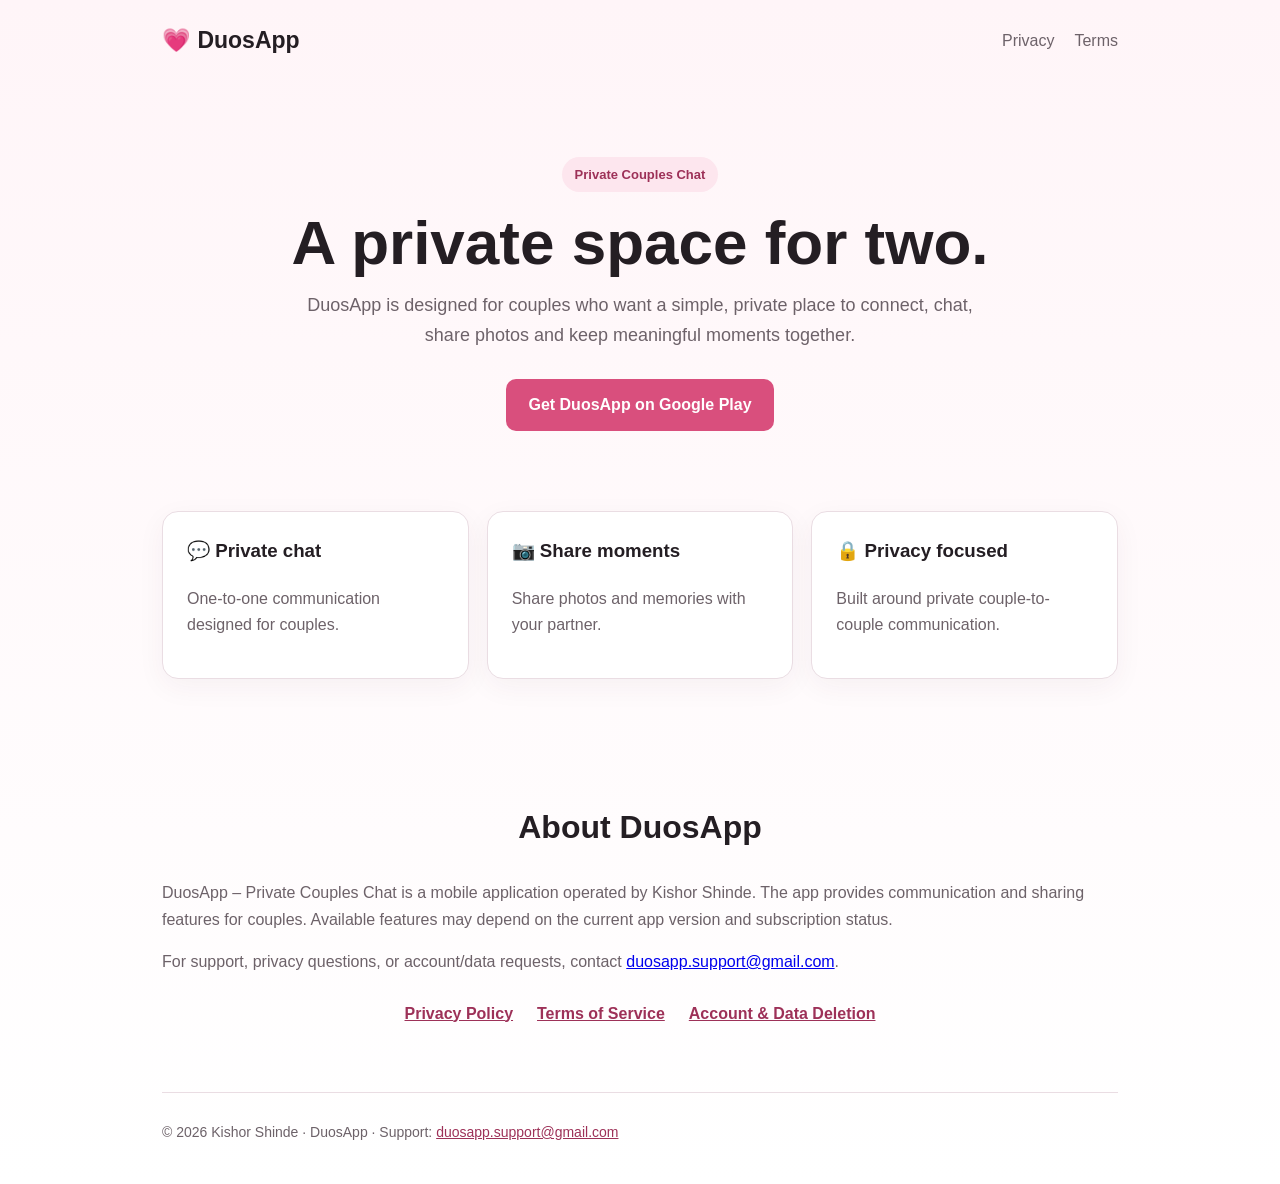
==== index.html @ 1bade9ce "Add files via upload" ====
<!doctype html><html lang="en"><head><meta charset="utf-8"><meta name="viewport" content="width=device-width,initial-scale=1"><meta name="description" content="DuosApp – Private Couples Chat"><title>DuosApp – Private Couples Chat</title><style>:root{--bg:#fff7fa;--card:#fff;--text:#241e23;--muted:#6d6269;--a:#d94f7d;--a2:#9d3158;--line:#eadde3}*{box-sizing:border-box}body{margin:0;font-family:Arial,Helvetica,sans-serif;background:linear-gradient(180deg,#fff5f8,#fff);color:var(--text);line-height:1.65}.wrap{max-width:1000px;margin:auto;padding:0 22px}.nav{display:flex;justify-content:space-between;align-items:center;padding:22px 0}.brand{font-size:23px;font-weight:800}.nav a{color:var(--muted);text-decoration:none;margin-left:20px}.hero{text-align:center;padding:75px 0 60px}.badge{display:inline-block;background:#fde6ee;color:var(--a2);padding:7px 13px;border-radius:99px;font-weight:700;font-size:13px}.hero h1{font-size:clamp(38px,6vw,62px);line-height:1.08;margin:18px 0 14px}.hero p{max-width:700px;margin:0 auto 28px;color:var(--muted);font-size:18px}.btn{display:inline-block;background:var(--a);color:white;padding:13px 22px;border-radius:10px;text-decoration:none;font-weight:700}.grid{display:grid;grid-template-columns:repeat(3,1fr);gap:18px;padding:20px 0 65px}.card{background:var(--card);border:1px solid var(--line);border-radius:16px;padding:24px;box-shadow:0 8px 28px rgba(80,40,60,.05)}.card h3{margin-top:0}.card p,.section p{color:var(--muted)}.section{padding:30px 0 65px}.section h2{text-align:center;font-size:32px}.links{text-align:center;margin-top:25px}.links a{color:var(--a2);font-weight:700;margin:0 12px}.footer{border-top:1px solid var(--line);padding:28px 0 40px;color:var(--muted);font-size:14px}.footer a{color:var(--a2)}@media(max-width:700px){.grid{grid-template-columns:1fr}.nav a{margin-left:10px;font-size:14px}}</style></head><body><div class="wrap"><header class="nav"><div class="brand">💗 DuosApp</div><div><a href="privacy.html">Privacy</a><a href="terms.html">Terms</a></div></header><main><section class="hero"><span class="badge">Private Couples Chat</span><h1>A private space for two.</h1><p>DuosApp is designed for couples who want a simple, private place to connect, chat, share photos and keep meaningful moments together.</p><a class="btn" href="https://play.google.com/store/apps/details?id=com.duosapp&hl=en_IN" target="_blank" rel="noopener">Get DuosApp on Google Play</a></section><section class="grid"><div class="card"><h3>💬 Private chat</h3><p>One-to-one communication designed for couples.</p></div><div class="card"><h3>📷 Share moments</h3><p>Share photos and memories with your partner.</p></div><div class="card"><h3>🔒 Privacy focused</h3><p>Built around private couple-to-couple communication.</p></div></section><section class="section"><h2>About DuosApp</h2><p>DuosApp – Private Couples Chat is a mobile application operated by Kishor Shinde. The app provides communication and sharing features for couples. Available features may depend on the current app version and subscription status.</p><p>For support, privacy questions, or account/data requests, contact <a href="mailto:duosapp.support@gmail.com">duosapp.support@gmail.com</a>.</p><div class="links"><a href="privacy.html">Privacy Policy</a><a href="terms.html">Terms of Service</a><a href="delete-account.html">Account &amp; Data Deletion</a></div></section></main><footer class="footer">© 2026 Kishor Shinde · DuosApp · Support: <a href="mailto:duosapp.support@gmail.com">duosapp.support@gmail.com</a></footer></div></body></html>
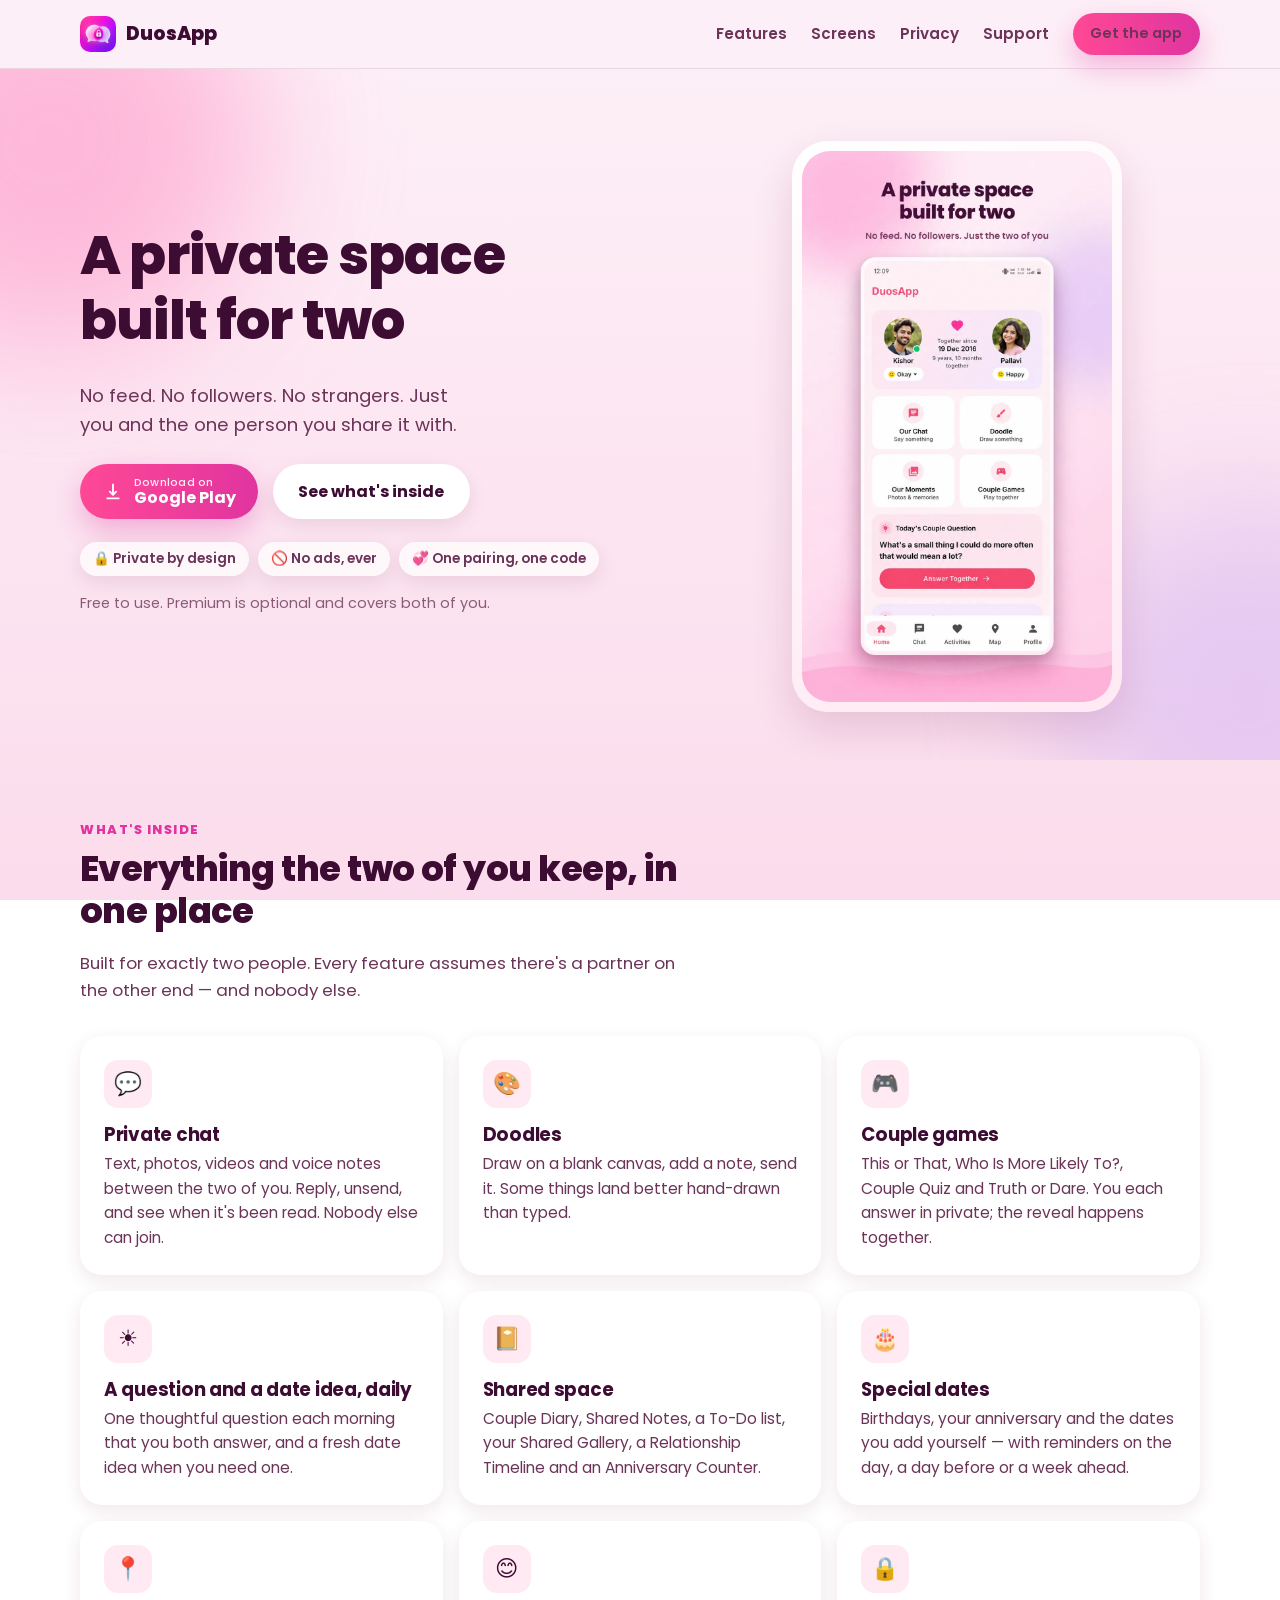
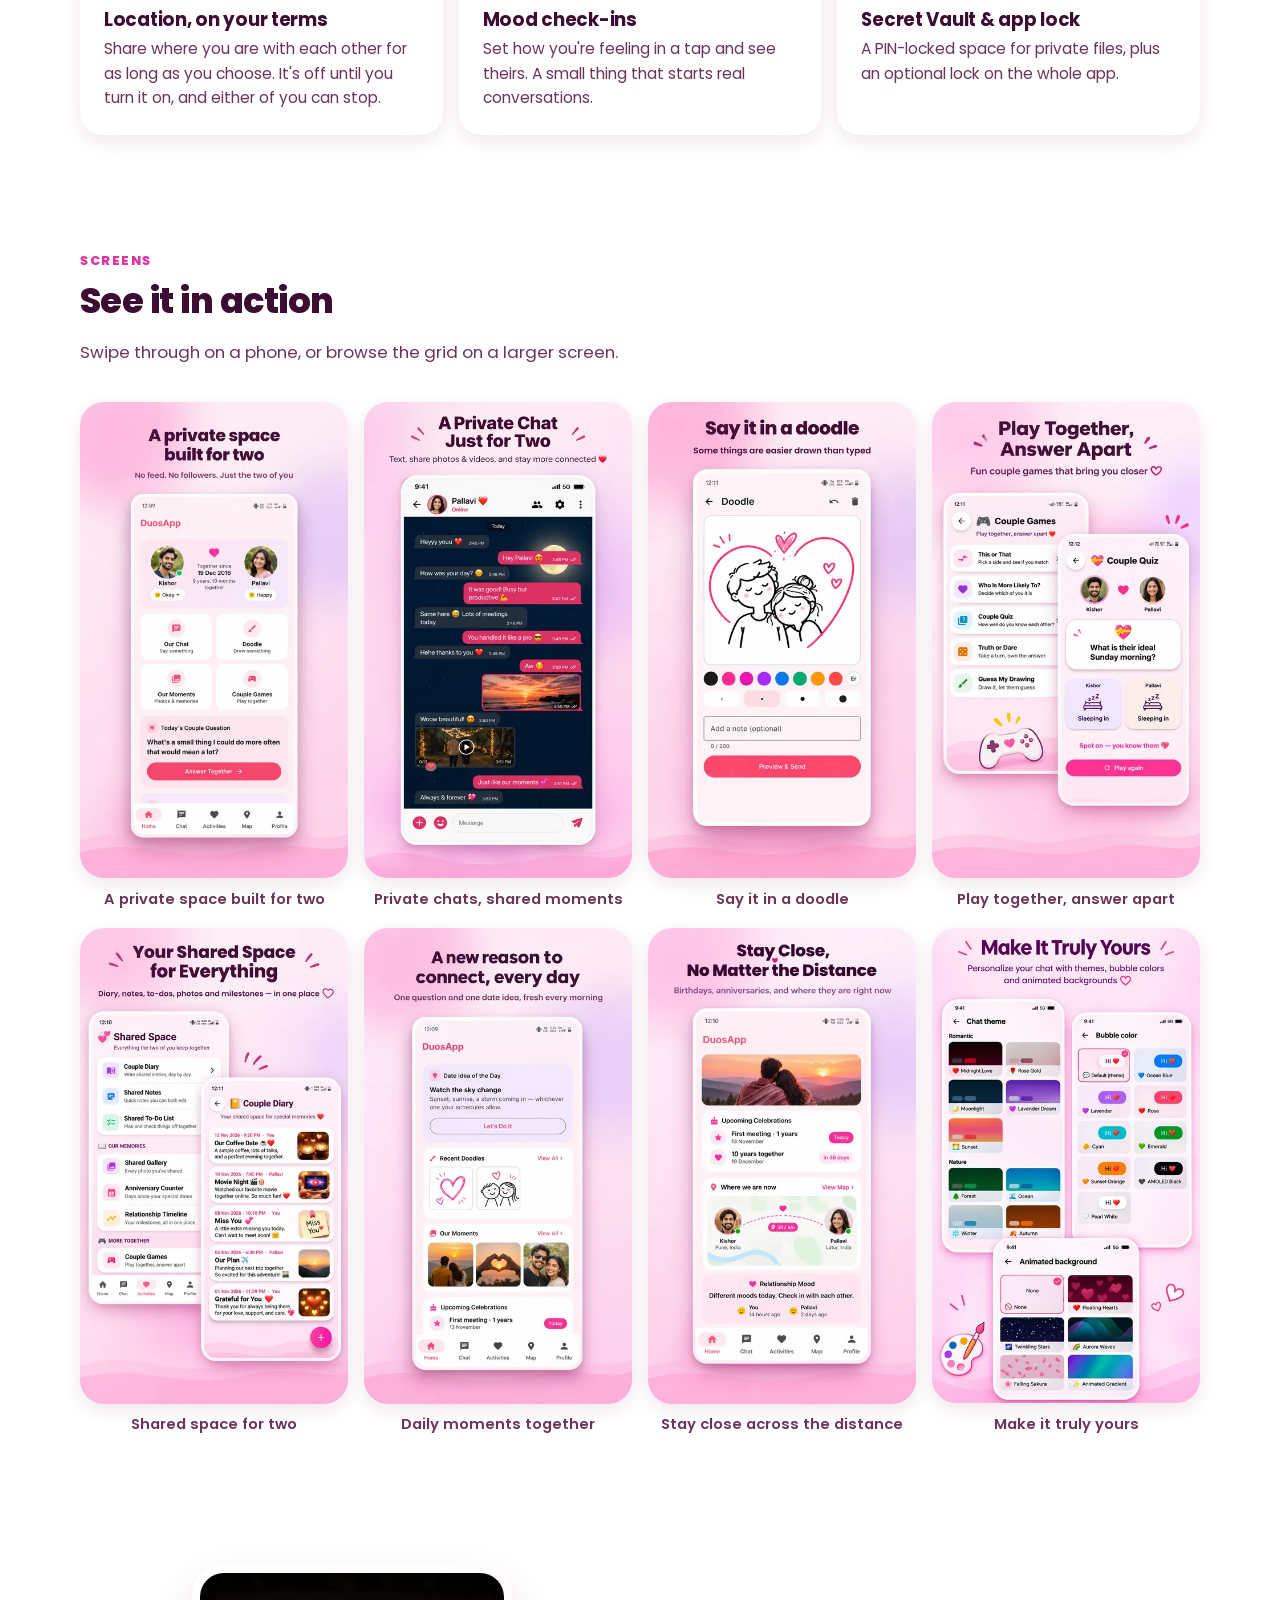
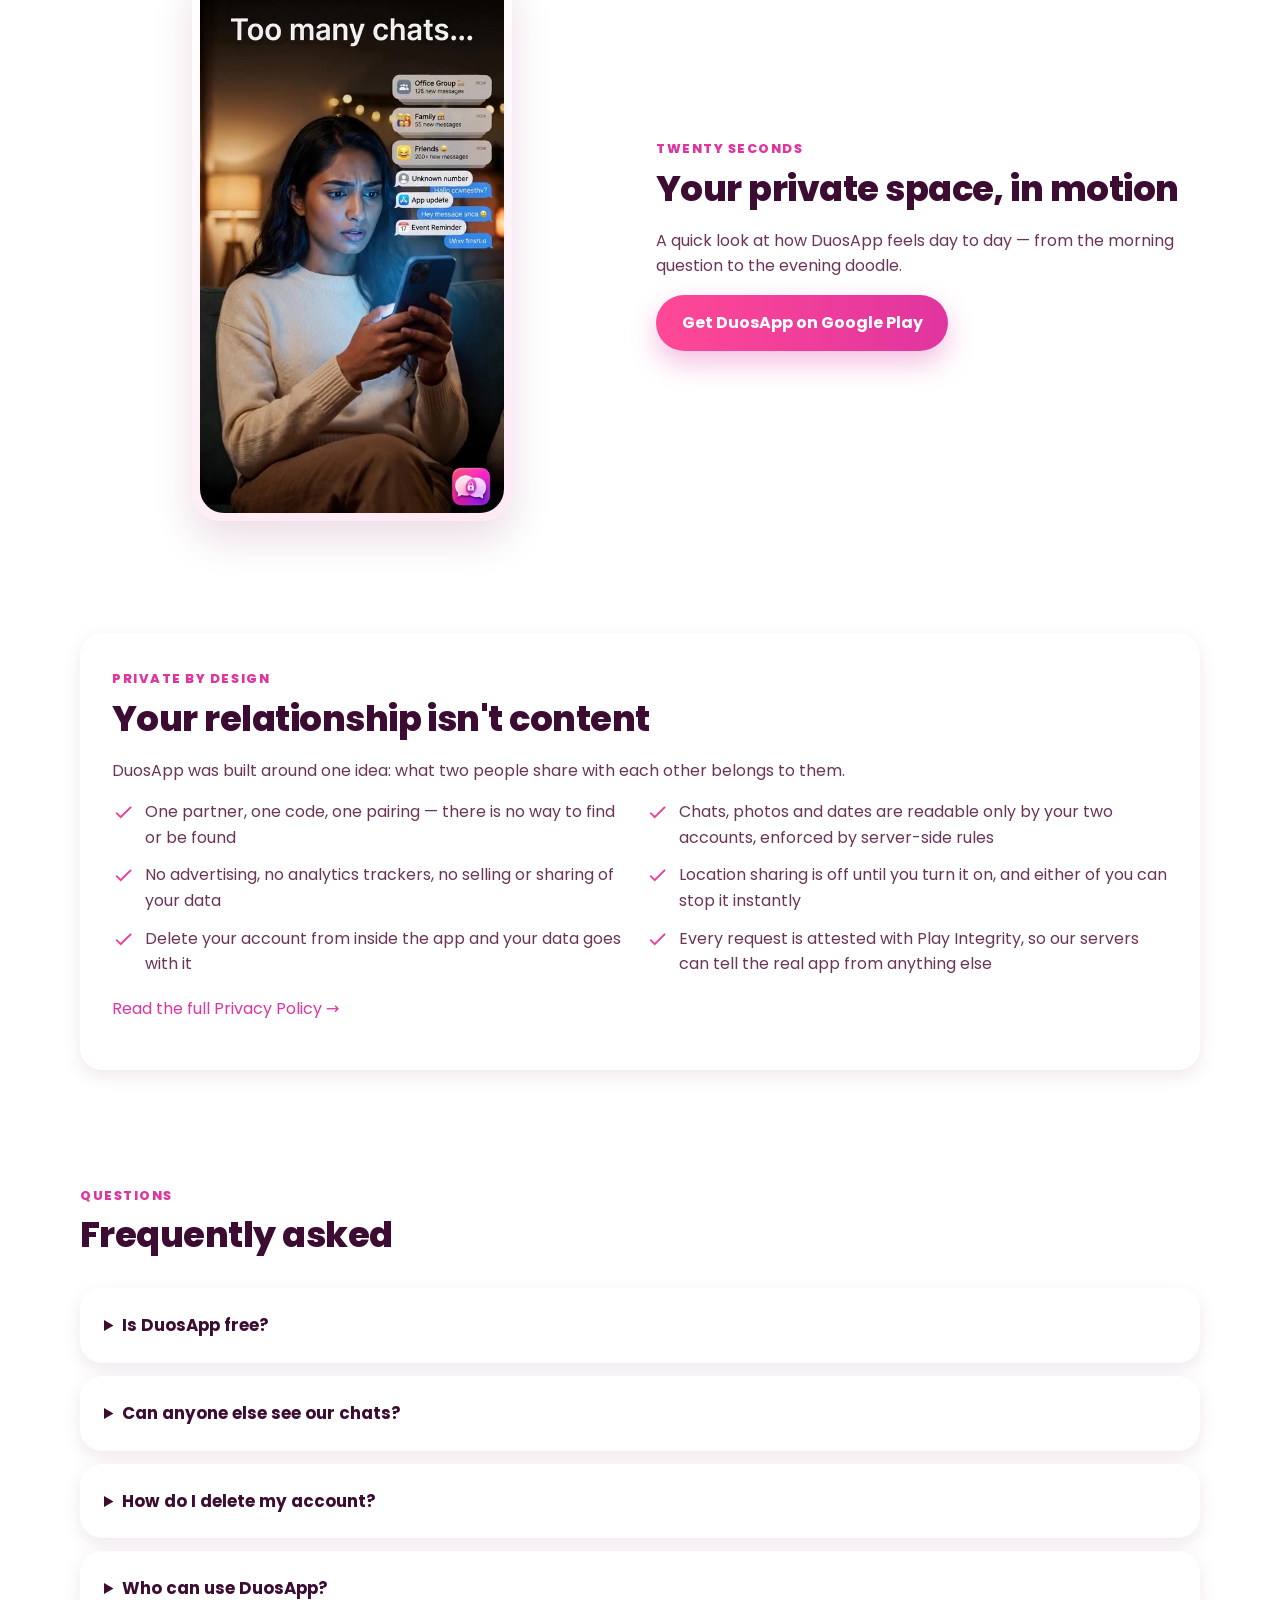
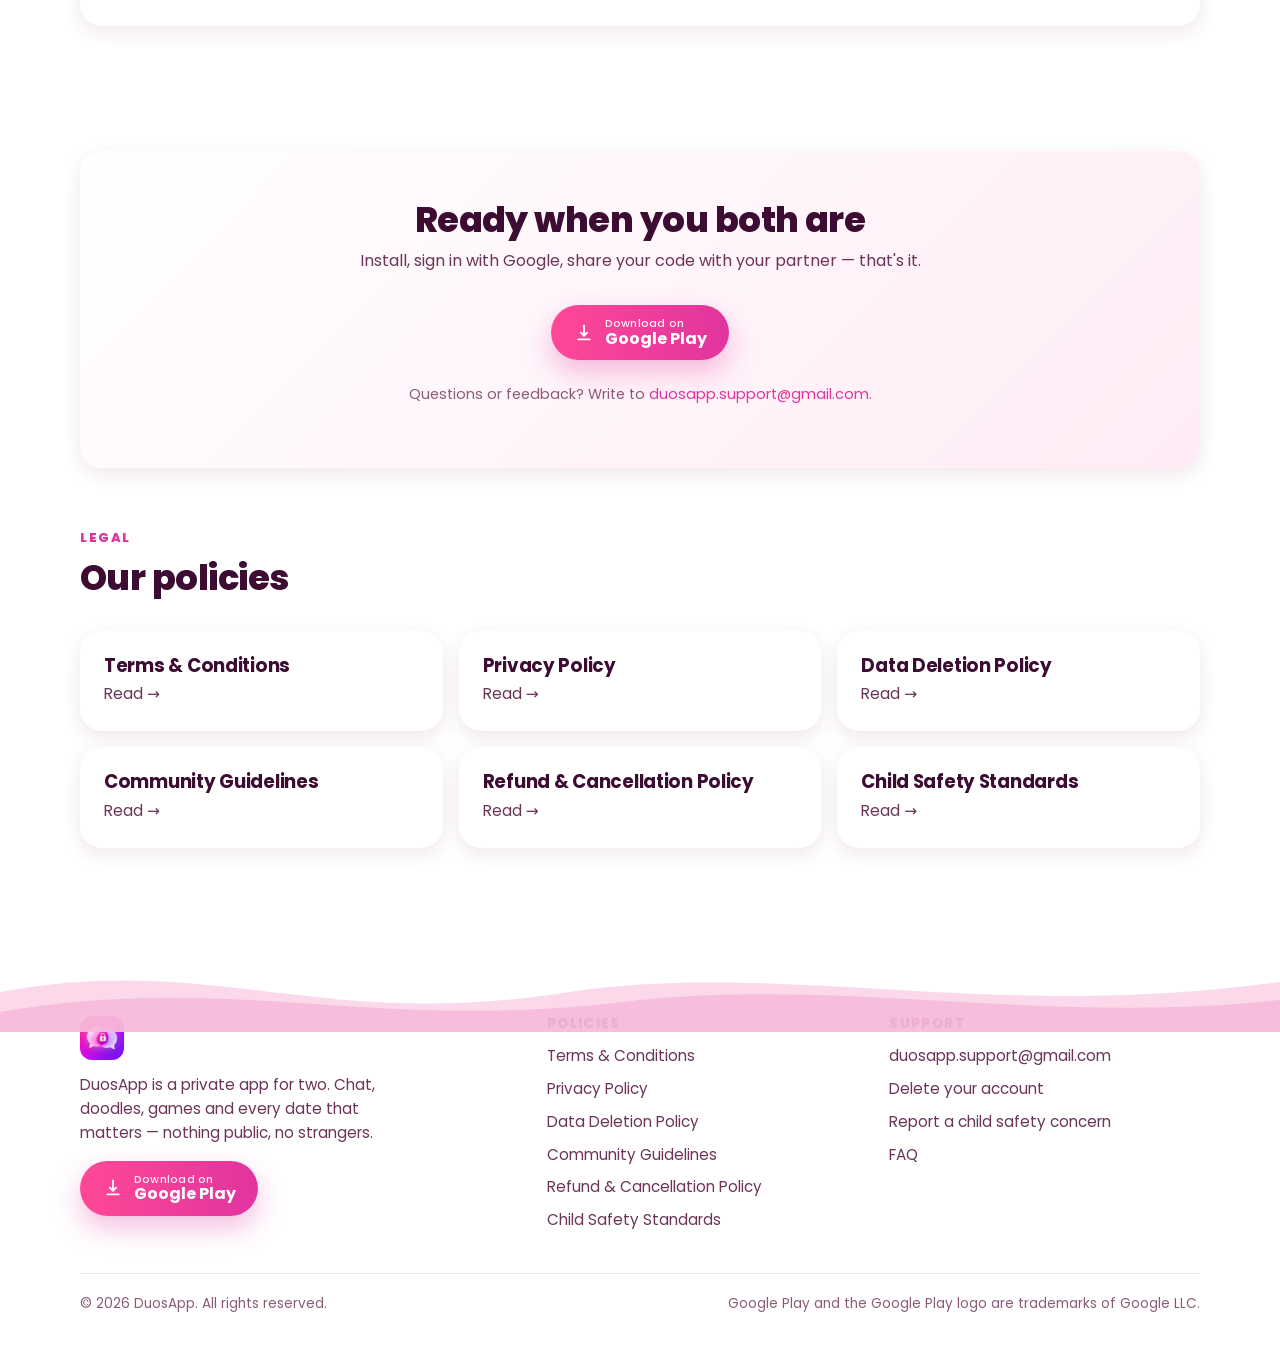
==== commit ed060e5b: "Rebuild the DuosApp site: homepage, six policies, self-hosted fonts Replaces the four-page September" ====
--- a/index.html
+++ b/index.html
@@ -1 +1,191 @@
-<!doctype html><html lang="en"><head><meta charset="utf-8"><meta name="viewport" content="width=device-width,initial-scale=1"><meta name="description" content="DuosApp – Private Couples Chat"><title>DuosApp – Private Couples Chat</title><style>:root{--bg:#fff7fa;--card:#fff;--text:#241e23;--muted:#6d6269;--a:#d94f7d;--a2:#9d3158;--line:#eadde3}*{box-sizing:border-box}body{margin:0;font-family:Arial,Helvetica,sans-serif;background:linear-gradient(180deg,#fff5f8,#fff);color:var(--text);line-height:1.65}.wrap{max-width:1000px;margin:auto;padding:0 22px}.nav{display:flex;justify-content:space-between;align-items:center;padding:22px 0}.brand{font-size:23px;font-weight:800}.nav a{color:var(--muted);text-decoration:none;margin-left:20px}.hero{text-align:center;padding:75px 0 60px}.badge{display:inline-block;background:#fde6ee;color:var(--a2);padding:7px 13px;border-radius:99px;font-weight:700;font-size:13px}.hero h1{font-size:clamp(38px,6vw,62px);line-height:1.08;margin:18px 0 14px}.hero p{max-width:700px;margin:0 auto 28px;color:var(--muted);font-size:18px}.btn{display:inline-block;background:var(--a);color:white;padding:13px 22px;border-radius:10px;text-decoration:none;font-weight:700}.grid{display:grid;grid-template-columns:repeat(3,1fr);gap:18px;padding:20px 0 65px}.card{background:var(--card);border:1px solid var(--line);border-radius:16px;padding:24px;box-shadow:0 8px 28px rgba(80,40,60,.05)}.card h3{margin-top:0}.card p,.section p{color:var(--muted)}.section{padding:30px 0 65px}.section h2{text-align:center;font-size:32px}.links{text-align:center;margin-top:25px}.links a{color:var(--a2);font-weight:700;margin:0 12px}.footer{border-top:1px solid var(--line);padding:28px 0 40px;color:var(--muted);font-size:14px}.footer a{color:var(--a2)}@media(max-width:700px){.grid{grid-template-columns:1fr}.nav a{margin-left:10px;font-size:14px}}</style></head><body><div class="wrap"><header class="nav"><div class="brand">💗 DuosApp</div><div><a href="privacy.html">Privacy</a><a href="terms.html">Terms</a></div></header><main><section class="hero"><span class="badge">Private Couples Chat</span><h1>A private space for two.</h1><p>DuosApp is designed for couples who want a simple, private place to connect, chat, share photos and keep meaningful moments together.</p><a class="btn" href="https://play.google.com/store/apps/details?id=com.duosapp&hl=en_IN" target="_blank" rel="noopener">Get DuosApp on Google Play</a></section><section class="grid"><div class="card"><h3>💬 Private chat</h3><p>One-to-one communication designed for couples.</p></div><div class="card"><h3>📷 Share moments</h3><p>Share photos and memories with your partner.</p></div><div class="card"><h3>🔒 Privacy focused</h3><p>Built around private couple-to-couple communication.</p></div></section><section class="section"><h2>About DuosApp</h2><p>DuosApp – Private Couples Chat is a mobile application operated by Kishor Shinde. The app provides communication and sharing features for couples. Available features may depend on the current app version and subscription status.</p><p>For support, privacy questions, or account/data requests, contact <a href="mailto:duosapp.support@gmail.com">duosapp.support@gmail.com</a>.</p><div class="links"><a href="privacy.html">Privacy Policy</a><a href="terms.html">Terms of Service</a><a href="delete-account.html">Account &amp; Data Deletion</a></div></section></main><footer class="footer">© 2026 Kishor Shinde · DuosApp · Support: <a href="mailto:duosapp.support@gmail.com">duosapp.support@gmail.com</a></footer></div></body></html>+<!DOCTYPE html>
+<html lang="en">
+<head>
+  <meta charset="utf-8">
+  <meta name="viewport" content="width=device-width, initial-scale=1">
+  <title>DuosApp — A private space built for two</title>
+  <meta name="description" content="DuosApp is a private app for couples: one-to-one chat, doodles, couple games, a daily question, shared diary and notes, special-date reminders and opt-in location sharing. No feed, no followers.">
+  <link rel="canonical" href="https://kishors316.github.io/duosapp-website/">
+  <meta name="theme-color" content="#FDF0F7">
+  <meta property="og:type" content="website">
+  <meta property="og:site_name" content="DuosApp">
+  <meta property="og:title" content="DuosApp — A private space built for two">
+  <meta property="og:description" content="DuosApp is a private app for couples: one-to-one chat, doodles, couple games, a daily question, shared diary and notes, special-date reminders and opt-in location sharing. No feed, no followers.">
+  <meta property="og:url" content="https://kishors316.github.io/duosapp-website/">
+  <meta property="og:image" content="https://kishors316.github.io/duosapp-website/assets/img/og-image.png">
+  <meta name="twitter:card" content="summary_large_image">
+  <link rel="icon" type="image/png" sizes="64x64" href="assets/img/favicon.png">
+  <link rel="apple-touch-icon" href="assets/img/apple-touch-icon.png">
+  <link rel="stylesheet" href="assets/css/site.css">
+<script type="application/ld+json">
+{"@context":"https://schema.org","@type":"MobileApplication","name":"DuosApp","operatingSystem":"Android","applicationCategory":"LifestyleApplication",
+ "description":"A private app for two: chat, doodles, games and every date that matters.","url":"https://kishors316.github.io/duosapp-website/","installUrl":"https://play.google.com/store/apps/details?id=com.duosapp",
+ "offers":{"@type":"Offer","price":"0","priceCurrency":"INR"}}
+</script>
+</head>
+<body>
+<header class="site-header">
+  <div class="container">
+    <nav class="nav" aria-label="Main">
+      <a class="brand" href="index.html"><img src="assets/img/logo-192.png" alt="" width="36" height="36">DuosApp</a>
+      <ul class="nav-links"><li><a href="index.html#features">Features</a></li><li><a href="index.html#screens">Screens</a></li><li><a href="privacy.html">Privacy</a></li><li><a href="index.html#support">Support</a></li>
+        <li><a class="btn btn-primary" style="padding:.6rem 1.1rem;font-size:.9rem" href="https://play.google.com/store/apps/details?id=com.duosapp" rel="noopener" target="_blank">Get the app</a></li>
+      </ul>
+      <button class="nav-toggle" type="button" aria-expanded="false" aria-controls="drawer" aria-label="Open menu">
+        <svg viewBox="0 0 24 24" aria-hidden="true"><path fill="currentColor" d="M3 6h18v2H3zm0 5h18v2H3zm0 5h18v2H3z"/></svg>
+      </button>
+    </nav>
+    <div id="drawer" class="nav-drawer"><a href="index.html">Home</a><a href="index.html#features">Features</a><a href="index.html#screens">Screens</a><a href="index.html#support">Support</a><a href="terms.html">Terms & Conditions</a><a href="privacy.html">Privacy Policy</a><a href="delete-account.html">Data Deletion Policy</a><a href="community-guidelines.html">Community Guidelines</a><a href="refund-policy.html">Refund & Cancellation Policy</a><a href="child-safety.html">Child Safety Standards</a></div>
+  </div>
+</header>
+<main>
+  <section class="hero">
+    <div class="blob blob-1"></div><div class="blob blob-2"></div>
+    <div class="container hero-grid">
+      <div>
+        <h1>A private space<br>built for two</h1>
+        <p class="lede">No feed. No followers. No strangers. Just you and the one person you share it with.</p>
+        <div class="hero-actions">
+          <a class="btn btn-primary btn-store" href="https://play.google.com/store/apps/details?id=com.duosapp" rel="noopener" target="_blank"><svg viewBox="0 0 24 24" aria-hidden="true"><path fill="currentColor" d="M12 16a1 1 0 0 1-.7-.3l-4-4 1.4-1.4L11 12.6V3h2v9.6l2.3-2.3 1.4 1.4-4 4a1 1 0 0 1-.7.3Zm-7 2h14v2H5z"/></svg><span class="store-text"><small>Download on</small>Google Play</span></a>
+          <a class="btn btn-ghost" href="#features">See what's inside</a>
+        </div>
+        <div class="hero-badges">
+          <span class="pill">🔒 Private by design</span>
+          <span class="pill">🚫 No ads, ever</span>
+          <span class="pill">💞 One pairing, one code</span>
+        </div>
+        <p class="hero-note">Free to use. Premium is optional and covers both of you.</p>
+      </div>
+      <div class="hero-visual">
+        <div class="phone"><img src="assets/img/screens/home@2x.webp" width="940" height="1670" alt="DuosApp home screen showing a couple's profile, chat, doodle, moments and games" fetchpriority="high"></div>
+      </div>
+    </div>
+  </section>
+
+  <section class="section" id="features">
+    <div class="container">
+      <div class="section-head">
+        <span class="eyebrow">What's inside</span>
+        <h2>Everything the two of you keep, in one place</h2>
+        <p>Built for exactly two people. Every feature assumes there's a partner on the other end — and nobody else.</p>
+      </div>
+      <div class="features"><div class="feature"><div class="icon" aria-hidden="true">💬</div><h3>Private chat</h3><p>Text, photos, videos and voice notes between the two of you. Reply, unsend, and see when it's been read. Nobody else can join.</p></div><div class="feature"><div class="icon" aria-hidden="true">🎨</div><h3>Doodles</h3><p>Draw on a blank canvas, add a note, send it. Some things land better hand-drawn than typed.</p></div><div class="feature"><div class="icon" aria-hidden="true">🎮</div><h3>Couple games</h3><p>This or That, Who Is More Likely To?, Couple Quiz and Truth or Dare. You each answer in private; the reveal happens together.</p></div><div class="feature"><div class="icon" aria-hidden="true">☀️</div><h3>A question and a date idea, daily</h3><p>One thoughtful question each morning that you both answer, and a fresh date idea when you need one.</p></div><div class="feature"><div class="icon" aria-hidden="true">📔</div><h3>Shared space</h3><p>Couple Diary, Shared Notes, a To-Do list, your Shared Gallery, a Relationship Timeline and an Anniversary Counter.</p></div><div class="feature"><div class="icon" aria-hidden="true">🎂</div><h3>Special dates</h3><p>Birthdays, your anniversary and the dates you add yourself — with reminders on the day, a day before or a week ahead.</p></div><div class="feature"><div class="icon" aria-hidden="true">📍</div><h3>Location, on your terms</h3><p>Share where you are with each other for as long as you choose. It's off until you turn it on, and either of you can stop.</p></div><div class="feature"><div class="icon" aria-hidden="true">😊</div><h3>Mood check-ins</h3><p>Set how you're feeling in a tap and see theirs. A small thing that starts real conversations.</p></div><div class="feature"><div class="icon" aria-hidden="true">🔒</div><h3>Secret Vault & app lock</h3><p>A PIN-locked space for private files, plus an optional lock on the whole app.</p></div></div>
+    </div>
+  </section>
+
+  <section class="section" id="screens">
+    <div class="container">
+      <div class="section-head">
+        <span class="eyebrow">Screens</span>
+        <h2>See it in action</h2>
+        <p>Swipe through on a phone, or browse the grid on a larger screen.</p>
+      </div>
+      <div class="gallery"><figure><img src="assets/img/screens/home.webp" srcset="assets/img/screens/home.webp 470w, assets/img/screens/home@2x.webp 940w" sizes="(min-width:1000px) 260px, 78vw" width="470" height="835" loading="lazy" alt="DuosApp screen: A private space built for two"><figcaption>A private space built for two</figcaption></figure><figure><img src="assets/img/screens/chat.webp" srcset="assets/img/screens/chat.webp 470w, assets/img/screens/chat@2x.webp 940w" sizes="(min-width:1000px) 260px, 78vw" width="470" height="835" loading="lazy" alt="DuosApp screen: Private chats, shared moments"><figcaption>Private chats, shared moments</figcaption></figure><figure><img src="assets/img/screens/doodle.webp" srcset="assets/img/screens/doodle.webp 470w, assets/img/screens/doodle@2x.webp 940w" sizes="(min-width:1000px) 260px, 78vw" width="470" height="835" loading="lazy" alt="DuosApp screen: Say it in a doodle"><figcaption>Say it in a doodle</figcaption></figure><figure><img src="assets/img/screens/games.webp" srcset="assets/img/screens/games.webp 470w, assets/img/screens/games@2x.webp 940w" sizes="(min-width:1000px) 260px, 78vw" width="470" height="835" loading="lazy" alt="DuosApp screen: Play together, answer apart"><figcaption>Play together, answer apart</figcaption></figure><figure><img src="assets/img/screens/space.webp" srcset="assets/img/screens/space.webp 470w, assets/img/screens/space@2x.webp 940w" sizes="(min-width:1000px) 260px, 78vw" width="470" height="835" loading="lazy" alt="DuosApp screen: Shared space for two"><figcaption>Shared space for two</figcaption></figure><figure><img src="assets/img/screens/daily.webp" srcset="assets/img/screens/daily.webp 470w, assets/img/screens/daily@2x.webp 940w" sizes="(min-width:1000px) 260px, 78vw" width="470" height="835" loading="lazy" alt="DuosApp screen: Daily moments together"><figcaption>Daily moments together</figcaption></figure><figure><img src="assets/img/screens/distance.webp" srcset="assets/img/screens/distance.webp 470w, assets/img/screens/distance@2x.webp 940w" sizes="(min-width:1000px) 260px, 78vw" width="470" height="835" loading="lazy" alt="DuosApp screen: Stay close across the distance"><figcaption>Stay close across the distance</figcaption></figure><figure><img src="assets/img/screens/themes.webp" srcset="assets/img/screens/themes.webp 470w, assets/img/screens/themes@2x.webp 940w" sizes="(min-width:1000px) 260px, 78vw" width="470" height="835" loading="lazy" alt="DuosApp screen: Make it truly yours"><figcaption>Make it truly yours</figcaption></figure></div>
+    </div>
+  </section>
+
+  <section class="section" id="reel">
+    <div class="container video-wrap">
+      <div class="video-frame">
+        <video autoplay muted loop playsinline preload="metadata" poster="assets/video/reel-poster.jpg" aria-label="A short reel of DuosApp">
+          <source src="assets/video/reel.mp4" type="video/mp4">
+        </video>
+      </div>
+      <div>
+        <span class="eyebrow" style="display:inline-block;font-size:.8rem;font-weight:800;letter-spacing:.12em;text-transform:uppercase;color:var(--magenta);margin-bottom:.5rem">Twenty seconds</span>
+        <h2>Your private space, in motion</h2>
+        <p class="muted">A quick look at how DuosApp feels day to day — from the morning question to the evening doodle.</p>
+        <a class="btn btn-primary" href="https://play.google.com/store/apps/details?id=com.duosapp" rel="noopener" target="_blank">Get DuosApp on Google Play</a>
+      </div>
+    </div>
+  </section>
+
+  <section class="section" id="privacy">
+    <div class="container">
+      <div class="band">
+        <span class="eyebrow" style="display:inline-block;font-size:.8rem;font-weight:800;letter-spacing:.12em;text-transform:uppercase;color:var(--magenta);margin-bottom:.5rem">Private by design</span>
+        <h2>Your relationship isn't content</h2>
+        <p class="muted">DuosApp was built around one idea: what two people share with each other belongs to them.</p>
+        <ul class="checks">
+          <li>One partner, one code, one pairing — there is no way to find or be found</li>
+          <li>Chats, photos and dates are readable only by your two accounts, enforced by server-side rules</li>
+          <li>No advertising, no analytics trackers, no selling or sharing of your data</li>
+          <li>Location sharing is off until you turn it on, and either of you can stop it instantly</li>
+          <li>Delete your account from inside the app and your data goes with it</li>
+          <li>Every request is attested with Play Integrity, so our servers can tell the real app from anything else</li>
+        </ul>
+        <p style="margin-top:1.2rem"><a href="privacy.html">Read the full Privacy Policy →</a></p>
+      </div>
+    </div>
+  </section>
+
+  <section class="section" id="faq">
+    <div class="container">
+      <div class="section-head"><span class="eyebrow">Questions</span><h2>Frequently asked</h2></div>
+      <details class="feature" style="margin-bottom:.8rem"><summary style="cursor:pointer;font-weight:700;font-size:1.05rem">Is DuosApp free?</summary><p style="margin-top:.7rem">Yes. Chat, doodles, games, the daily question, date ideas, the gallery, special dates, location sharing and mood check-ins are free, with 2 GB of shared storage. Premium lifts the diary, notes, to-do and timeline limits, adds 50 GB of storage and unlocks the Secret Vault — one subscription covers both partners. See the <a href="refund-policy.html">Refund &amp; Cancellation Policy</a>.</p></details><details class="feature" style="margin-bottom:.8rem"><summary style="cursor:pointer;font-weight:700;font-size:1.05rem">Can anyone else see our chats?</summary><p style="margin-top:.7rem">No. DuosApp has no feed, no followers and no discovery. Your data is readable only by the two paired accounts, enforced by server-side security rules. We don't sell data and we don't show ads. Details are in the <a href="privacy.html">Privacy Policy</a>.</p></details><details class="feature" style="margin-bottom:.8rem"><summary style="cursor:pointer;font-weight:700;font-size:1.05rem">How do I delete my account?</summary><p style="margin-top:.7rem">In the app: Settings → Delete Account. If you can't sign in, email us — the steps are on the <a href="delete-account.html">Data Deletion Policy</a> page.</p></details><details class="feature" style="margin-bottom:.8rem"><summary style="cursor:pointer;font-weight:700;font-size:1.05rem">Who can use DuosApp?</summary><p style="margin-top:.7rem">DuosApp is for adults aged 18 and over. See our <a href="child-safety.html">Child Safety Standards</a>.</p></details>
+    </div>
+  </section>
+
+  <section class="section" id="download">
+    <div class="container">
+      <div class="cta">
+        <h2>Ready when you both are</h2>
+        <p class="muted">Install, sign in with Google, share your code with your partner — that's it.</p>
+        <a class="btn btn-primary btn-store" href="https://play.google.com/store/apps/details?id=com.duosapp" rel="noopener" target="_blank"><svg viewBox="0 0 24 24" aria-hidden="true"><path fill="currentColor" d="M12 16a1 1 0 0 1-.7-.3l-4-4 1.4-1.4L11 12.6V3h2v9.6l2.3-2.3 1.4 1.4-4 4a1 1 0 0 1-.7.3Zm-7 2h14v2H5z"/></svg><span class="store-text"><small>Download on</small>Google Play</span></a>
+        <p class="hero-note" style="margin-top:1.4rem">Questions or feedback? Write to <a href="mailto:duosapp.support@gmail.com">duosapp.support@gmail.com</a>.</p>
+      </div>
+    </div>
+  </section>
+
+  <section class="section" id="policies" style="padding-top:0">
+    <div class="container">
+      <div class="section-head"><span class="eyebrow">Legal</span><h2>Our policies</h2></div>
+      <div class="features"><a class="feature" href="terms.html" style="display:block"><h3 style="color:var(--ink)">Terms & Conditions</h3><p>Read →</p></a><a class="feature" href="privacy.html" style="display:block"><h3 style="color:var(--ink)">Privacy Policy</h3><p>Read →</p></a><a class="feature" href="delete-account.html" style="display:block"><h3 style="color:var(--ink)">Data Deletion Policy</h3><p>Read →</p></a><a class="feature" href="community-guidelines.html" style="display:block"><h3 style="color:var(--ink)">Community Guidelines</h3><p>Read →</p></a><a class="feature" href="refund-policy.html" style="display:block"><h3 style="color:var(--ink)">Refund & Cancellation Policy</h3><p>Read →</p></a><a class="feature" href="child-safety.html" style="display:block"><h3 style="color:var(--ink)">Child Safety Standards</h3><p>Read →</p></a></div>
+    </div>
+  </section>
+</main>
+<footer class="site-footer" id="support">
+  <svg class="wave" viewBox="0 0 1440 80" preserveAspectRatio="none" aria-hidden="true">
+    <path d="M0,40 C240,0 360,80 640,40 C880,8 1120,70 1440,30 L1440,80 L0,80 Z" fill="#F9C9E3" opacity=".7"/>
+    <path d="M0,60 C260,20 420,80 700,50 C940,24 1180,74 1440,48 L1440,80 L0,80 Z" fill="#F7B7D9" opacity=".8"/>
+  </svg>
+  <div class="container">
+    <div class="footer-grid">
+      <div class="footer-brand">
+        <img src="assets/img/logo-192.png" alt="DuosApp logo" width="44" height="44">
+        <p>DuosApp is a private app for two. Chat, doodles, games and every date that matters — nothing public, no strangers.</p>
+        <a class="btn btn-primary btn-store" href="https://play.google.com/store/apps/details?id=com.duosapp" rel="noopener" target="_blank"><svg viewBox="0 0 24 24" aria-hidden="true"><path fill="currentColor" d="M12 16a1 1 0 0 1-.7-.3l-4-4 1.4-1.4L11 12.6V3h2v9.6l2.3-2.3 1.4 1.4-4 4a1 1 0 0 1-.7.3Zm-7 2h14v2H5z"/></svg><span class="store-text"><small>Download on</small>Google Play</span></a>
+      </div>
+      <div class="footer-col">
+        <h4>Policies</h4>
+        <ul><li><a href="terms.html">Terms & Conditions</a></li><li><a href="privacy.html">Privacy Policy</a></li><li><a href="delete-account.html">Data Deletion Policy</a></li><li><a href="community-guidelines.html">Community Guidelines</a></li><li><a href="refund-policy.html">Refund & Cancellation Policy</a></li><li><a href="child-safety.html">Child Safety Standards</a></li></ul>
+      </div>
+      <div class="footer-col">
+        <h4>Support</h4>
+        <ul>
+          <li><a href="mailto:duosapp.support@gmail.com">duosapp.support@gmail.com</a></li>
+          <li><a href="delete-account.html">Delete your account</a></li>
+          <li><a href="child-safety.html#report">Report a child safety concern</a></li>
+          <li><a href="index.html#faq">FAQ</a></li>
+        </ul>
+      </div>
+    </div>
+    <div class="footer-bottom">
+      <span>© 2026 DuosApp. All rights reserved.</span>
+      <span>Google Play and the Google Play logo are trademarks of Google LLC.</span>
+    </div>
+  </div>
+</footer>
+<script>
+  (function () {
+    var t = document.querySelector('.nav-toggle'), d = document.getElementById('drawer');
+    if (!t || !d) return;
+    t.addEventListener('click', function () {
+      var open = d.classList.toggle('open');
+      t.setAttribute('aria-expanded', open ? 'true' : 'false');
+      t.setAttribute('aria-label', open ? 'Close menu' : 'Open menu');
+    });
+  })();
+</script>
+</body>
+</html>
--- a/assets/css/site.css
+++ b/assets/css/site.css
@@ -0,0 +1,219 @@
+/* Poppins, self-hosted (SIL OFL 1.1, see assets/fonts/LICENSE-Poppins.txt).
+   Served from this repo rather than Google Fonts: one fewer third-party
+   request on a site whose main job is a privacy policy, and no render
+   delay waiting on another host. Latin subset only — about 8 KB a weight. */
+@font-face { font-family: 'Poppins'; font-style: normal; font-weight: 400; font-display: swap;
+  src: url('../fonts/poppins-latin-400-normal.woff2') format('woff2'); }
+@font-face { font-family: 'Poppins'; font-style: normal; font-weight: 500; font-display: swap;
+  src: url('../fonts/poppins-latin-500-normal.woff2') format('woff2'); }
+@font-face { font-family: 'Poppins'; font-style: normal; font-weight: 600; font-display: swap;
+  src: url('../fonts/poppins-latin-600-normal.woff2') format('woff2'); }
+@font-face { font-family: 'Poppins'; font-style: normal; font-weight: 700; font-display: swap;
+  src: url('../fonts/poppins-latin-700-normal.woff2') format('woff2'); }
+@font-face { font-family: 'Poppins'; font-style: normal; font-weight: 800; font-display: swap;
+  src: url('../fonts/poppins-latin-800-normal.woff2') format('woff2'); }
+
+/* ==========================================================================
+   DuosApp — official website stylesheet
+   One file, no build step. Brand tokens live in :root; change them there and
+   every page follows. Layout is mobile-first; wider breakpoints add columns.
+   ========================================================================== */
+
+:root {
+  /* Brand — matches the app: deep plum ink on a soft pink wash, pink → magenta action gradient */
+  --pink: #FF4896;
+  --magenta: #E0349F;
+  --ink: #3D0C33;
+  --ink-soft: #6B3458;
+  --ink-muted: #8A5B78;
+  --wash-top: #FDF0F7;
+  --wash-bottom: #FBDCEC;
+  --wave-back: #F9C9E3;
+  --wave-front: #F7B7D9;
+  --card: #FFFFFF;
+  --line: rgba(61, 12, 51, 0.10);
+  --shadow: 0 18px 40px rgba(104, 16, 70, 0.14);
+  --shadow-sm: 0 6px 18px rgba(104, 16, 70, 0.10);
+  --radius: 22px;
+  --radius-sm: 14px;
+  --max: 1120px;
+  --font: 'Poppins', system-ui, -apple-system, 'Segoe UI', Roboto, sans-serif;
+}
+
+*, *::before, *::after { box-sizing: border-box; }
+html { scroll-behavior: smooth; -webkit-text-size-adjust: 100%; }
+body {
+  margin: 0;
+  font-family: var(--font);
+  color: var(--ink);
+  background: linear-gradient(180deg, var(--wash-top) 0%, var(--wash-bottom) 100%);
+  background-attachment: fixed;
+  line-height: 1.6;
+  font-size: 16px;
+}
+img, video { max-width: 100%; height: auto; display: block; }
+a { color: var(--magenta); text-decoration: none; }
+a:hover { text-decoration: underline; }
+h1, h2, h3, h4 { line-height: 1.2; margin: 0 0 0.5em; font-weight: 800; letter-spacing: -0.015em; }
+h1 { font-size: clamp(2rem, 5vw, 3.4rem); }
+h2 { font-size: clamp(1.5rem, 3.2vw, 2.2rem); }
+h3 { font-size: 1.15rem; font-weight: 700; }
+p { margin: 0 0 1em; }
+.muted { color: var(--ink-soft); }
+.container { width: min(100% - 2rem, var(--max)); margin-inline: auto; }
+.visually-hidden { position: absolute; width: 1px; height: 1px; overflow: hidden; clip: rect(0 0 0 0); white-space: nowrap; }
+:focus-visible { outline: 3px solid var(--pink); outline-offset: 3px; border-radius: 6px; }
+
+/* ---------- Header ---------- */
+.site-header {
+  position: sticky; top: 0; z-index: 50;
+  backdrop-filter: saturate(160%) blur(12px);
+  -webkit-backdrop-filter: saturate(160%) blur(12px);
+  background: rgba(253, 240, 247, 0.82);
+  border-bottom: 1px solid var(--line);
+}
+.nav { display: flex; align-items: center; justify-content: space-between; gap: 1rem; min-height: 68px; }
+.brand { display: flex; align-items: center; gap: 0.6rem; font-weight: 800; font-size: 1.2rem; color: var(--ink); }
+.brand img { width: 36px; height: 36px; border-radius: 10px; }
+.nav-links { display: none; gap: 1.5rem; align-items: center; list-style: none; margin: 0; padding: 0; }
+.nav-links a { color: var(--ink-soft); font-weight: 600; font-size: 0.95rem; }
+.nav-links a:hover { color: var(--ink); text-decoration: none; }
+.nav-toggle {
+  display: inline-flex; align-items: center; justify-content: center;
+  width: 44px; height: 44px; border: 0; background: var(--card); border-radius: 12px;
+  box-shadow: var(--shadow-sm); cursor: pointer; color: var(--ink);
+}
+.nav-toggle svg { width: 22px; height: 22px; }
+.nav-drawer { display: none; padding: 0.5rem 0 1rem; border-top: 1px solid var(--line); }
+.nav-drawer.open { display: block; }
+.nav-drawer a { display: block; padding: 0.7rem 0.25rem; font-weight: 600; color: var(--ink-soft); }
+@media (min-width: 820px) {
+  .nav-links { display: flex; }
+  .nav-toggle, .nav-drawer { display: none !important; }
+}
+
+/* ---------- Buttons ---------- */
+.btn {
+  display: inline-flex; align-items: center; justify-content: center; gap: 0.6rem;
+  padding: 0.95rem 1.6rem; border-radius: 999px; font-weight: 700; font-size: 1rem;
+  border: 0; cursor: pointer; transition: transform .15s ease, box-shadow .15s ease;
+  white-space: nowrap;
+}
+.btn:hover { text-decoration: none; transform: translateY(-1px); }
+.btn-primary { color: #fff; background: linear-gradient(90deg, var(--pink), var(--magenta)); box-shadow: 0 12px 28px rgba(224, 52, 159, 0.32); }
+.btn-primary:hover { box-shadow: 0 16px 34px rgba(224, 52, 159, 0.40); }
+.btn-ghost { color: var(--ink); background: var(--card); box-shadow: var(--shadow-sm); }
+.btn svg { width: 22px; height: 22px; flex: none; }
+.btn-store { padding: 0.8rem 1.4rem; }
+.btn-store .store-text { display: flex; flex-direction: column; line-height: 1.1; text-align: left; }
+.btn-store .store-text small { font-size: 0.68rem; font-weight: 500; opacity: 0.9; letter-spacing: 0.02em; }
+
+/* ---------- Hero ---------- */
+.hero { position: relative; padding: 3rem 0 2rem; overflow: hidden; }
+.hero-grid { display: grid; gap: 2.5rem; align-items: center; }
+.hero h1 { color: var(--ink); }
+.hero .lede { font-size: 1.15rem; color: var(--ink-soft); max-width: 36ch; }
+.hero-actions { display: flex; flex-wrap: wrap; gap: 0.9rem; margin-top: 1.5rem; }
+.hero-note { margin-top: 1rem; font-size: 0.9rem; color: var(--ink-muted); }
+.hero-badges { display: flex; flex-wrap: wrap; gap: 0.6rem; margin-top: 1.4rem; }
+.pill { display: inline-flex; align-items: center; gap: 0.4rem; padding: 0.4rem 0.8rem; border-radius: 999px; background: rgba(255,255,255,0.75); font-size: 0.85rem; font-weight: 600; color: var(--ink-soft); box-shadow: var(--shadow-sm); }
+.hero-visual { position: relative; display: flex; justify-content: center; }
+.phone {
+  width: min(100%, 330px); border-radius: 36px; padding: 10px;
+  background: linear-gradient(160deg, #fff, #ffe9f4);
+  box-shadow: var(--shadow);
+}
+.phone img { border-radius: 28px; }
+.blob { position: absolute; border-radius: 50%; filter: blur(70px); opacity: 0.55; pointer-events: none; z-index: -1; }
+.blob-1 { width: 420px; height: 420px; background: #FF8FC4; top: -140px; left: -160px; }
+.blob-2 { width: 380px; height: 380px; background: #C9A7F5; right: -160px; bottom: -120px; opacity: 0.42; }
+@media (min-width: 900px) {
+  .hero { padding: 4.5rem 0 3rem; }
+  .hero-grid { grid-template-columns: 1.1fr 0.9fr; }
+}
+
+/* ---------- Sections ---------- */
+.section { padding: 3.5rem 0; }
+.section-head { max-width: 60ch; margin-bottom: 2rem; }
+.section-head .eyebrow { display: inline-block; font-size: 0.8rem; font-weight: 800; letter-spacing: 0.12em; text-transform: uppercase; color: var(--magenta); margin-bottom: 0.5rem; }
+.section-head p { color: var(--ink-soft); font-size: 1.05rem; }
+
+/* Features */
+.features { display: grid; gap: 1rem; grid-template-columns: 1fr; }
+.feature { background: var(--card); border-radius: var(--radius); padding: 1.5rem; box-shadow: var(--shadow-sm); }
+.feature .icon { width: 48px; height: 48px; border-radius: 14px; display: grid; place-items: center; margin-bottom: 1rem; font-size: 1.4rem; background: rgba(255, 72, 150, 0.12); }
+.feature h3 { margin-bottom: 0.35rem; }
+.feature p { margin: 0; color: var(--ink-soft); font-size: 0.97rem; }
+@media (min-width: 640px) { .features { grid-template-columns: repeat(2, 1fr); } }
+@media (min-width: 1000px) { .features { grid-template-columns: repeat(3, 1fr); } }
+
+/* Gallery — horizontal scroll on phones, grid on desktop */
+.gallery { display: flex; gap: 1rem; overflow-x: auto; scroll-snap-type: x mandatory; padding: 0.25rem 0 1rem; -webkit-overflow-scrolling: touch; scrollbar-width: thin; }
+.gallery figure { flex: 0 0 min(78vw, 300px); scroll-snap-align: start; margin: 0; }
+.gallery img { border-radius: 24px; box-shadow: var(--shadow-sm); background: #fff; }
+.gallery figcaption { margin-top: 0.6rem; font-weight: 600; font-size: 0.92rem; color: var(--ink-soft); text-align: center; }
+@media (min-width: 1000px) {
+  .gallery { display: grid; grid-template-columns: repeat(4, 1fr); overflow: visible; }
+  .gallery figure { flex: none; }
+}
+
+/* Video */
+.video-wrap { display: grid; gap: 2rem; align-items: center; }
+.video-frame { width: min(100%, 320px); margin-inline: auto; border-radius: 30px; padding: 8px; background: linear-gradient(160deg, #fff, #ffe9f4); box-shadow: var(--shadow); }
+.video-frame video { border-radius: 24px; width: 100%; }
+@media (min-width: 900px) { .video-wrap { grid-template-columns: 1fr 1fr; } }
+
+/* Privacy band */
+.band { background: var(--card); border-radius: var(--radius); padding: 2rem; box-shadow: var(--shadow-sm); }
+.checks { list-style: none; padding: 0; margin: 1rem 0 0; display: grid; gap: 0.75rem; }
+.checks li { display: flex; gap: 0.7rem; align-items: flex-start; color: var(--ink-soft); }
+.checks li::before { content: ""; flex: none; width: 22px; height: 22px; margin-top: 2px; border-radius: 50%; background: linear-gradient(90deg, var(--pink), var(--magenta)); -webkit-mask: url("data:image/svg+xml;utf8,<svg xmlns='http://www.w3.org/2000/svg' viewBox='0 0 24 24'><path fill='black' d='M9.5 16.2 5.3 12l-1.4 1.4 5.6 5.6 12-12-1.4-1.4z'/></svg>") center/contain no-repeat; mask: url("data:image/svg+xml;utf8,<svg xmlns='http://www.w3.org/2000/svg' viewBox='0 0 24 24'><path fill='black' d='M9.5 16.2 5.3 12l-1.4 1.4 5.6 5.6 12-12-1.4-1.4z'/></svg>") center/contain no-repeat; }
+@media (min-width: 720px) { .checks { grid-template-columns: 1fr 1fr; } }
+
+/* Download CTA */
+.cta { text-align: center; padding: 3rem 1.5rem; border-radius: var(--radius); background: linear-gradient(135deg, rgba(255,255,255,0.9), rgba(255,233,244,0.9)); box-shadow: var(--shadow-sm); }
+.cta h2 { margin-bottom: 0.4rem; }
+.cta .btn { margin-top: 1rem; }
+
+/* ---------- Policy pages ---------- */
+.policy { padding: 2.5rem 0 4rem; }
+.policy-card { background: var(--card); border-radius: var(--radius); box-shadow: var(--shadow-sm); padding: clamp(1.4rem, 4vw, 3rem); }
+.policy-card h1 { font-size: clamp(1.8rem, 4vw, 2.6rem); }
+.policy-meta { color: var(--ink-muted); font-size: 0.9rem; margin-bottom: 1.5rem; }
+.policy-card h2 { font-size: 1.35rem; margin-top: 2.2rem; padding-top: 0.4rem; scroll-margin-top: 90px; }
+.policy-card h3 { font-size: 1.05rem; margin-top: 1.4rem; }
+.policy-card p, .policy-card li { color: #4A2A41; }
+.policy-card ul, .policy-card ol { padding-left: 1.3rem; }
+.policy-card li { margin-bottom: 0.4rem; }
+.policy-card table { width: 100%; border-collapse: collapse; margin: 1rem 0 1.5rem; font-size: 0.95rem; }
+.policy-card th, .policy-card td { text-align: left; padding: 0.6rem 0.7rem; border-bottom: 1px solid var(--line); vertical-align: top; }
+.policy-card th { color: var(--ink); font-weight: 700; background: rgba(255, 72, 150, 0.06); }
+.policy-card .callout { background: rgba(255, 72, 150, 0.08); border-left: 4px solid var(--pink); padding: 0.9rem 1.1rem; border-radius: 10px; margin: 1.2rem 0; }
+.toc { background: rgba(255, 72, 150, 0.06); border-radius: var(--radius-sm); padding: 1rem 1.2rem; margin: 1.5rem 0 2rem; }
+.toc strong { display: block; margin-bottom: 0.4rem; }
+.toc ol { margin: 0; padding-left: 1.2rem; columns: 1; }
+.toc li { margin: 0.2rem 0; }
+@media (min-width: 720px) { .toc ol { columns: 2; column-gap: 2rem; } }
+.breadcrumb { font-size: 0.9rem; color: var(--ink-muted); margin-bottom: 1rem; }
+.policy-nav { display: flex; flex-wrap: wrap; gap: 0.6rem; margin-top: 2.5rem; padding-top: 1.5rem; border-top: 1px solid var(--line); }
+.policy-nav a { font-size: 0.88rem; font-weight: 600; padding: 0.45rem 0.9rem; border-radius: 999px; background: rgba(255, 72, 150, 0.08); color: var(--ink-soft); }
+.policy-nav a:hover { background: rgba(255, 72, 150, 0.16); text-decoration: none; }
+.policy-nav a[aria-current="page"] { background: linear-gradient(90deg, var(--pink), var(--magenta)); color: #fff; }
+
+/* ---------- Footer ---------- */
+.site-footer { position: relative; margin-top: 3rem; padding: 4rem 0 2rem; color: var(--ink-soft); }
+.site-footer .wave { position: absolute; left: 0; right: 0; top: 0; height: 80px; width: 100%; }
+.footer-grid { display: grid; gap: 2rem; }
+.footer-brand img { width: 44px; height: 44px; border-radius: 12px; }
+.footer-brand p { margin-top: 0.8rem; max-width: 34ch; font-size: 0.95rem; }
+.footer-col h4 { margin-bottom: 0.7rem; font-size: 0.85rem; letter-spacing: 0.1em; text-transform: uppercase; color: var(--ink); }
+.footer-col ul { list-style: none; padding: 0; margin: 0; display: grid; gap: 0.45rem; }
+.footer-col a { color: var(--ink-soft); font-size: 0.95rem; }
+.footer-col a:hover { color: var(--ink); }
+.footer-bottom { margin-top: 2.5rem; padding-top: 1.2rem; border-top: 1px solid var(--line); font-size: 0.85rem; color: var(--ink-muted); display: flex; flex-wrap: wrap; gap: 0.5rem 1.5rem; justify-content: space-between; }
+@media (min-width: 760px) { .footer-grid { grid-template-columns: 1.4fr 1fr 1fr; } }
+
+@media (prefers-reduced-motion: reduce) {
+  html { scroll-behavior: auto; }
+  .btn { transition: none; }
+}
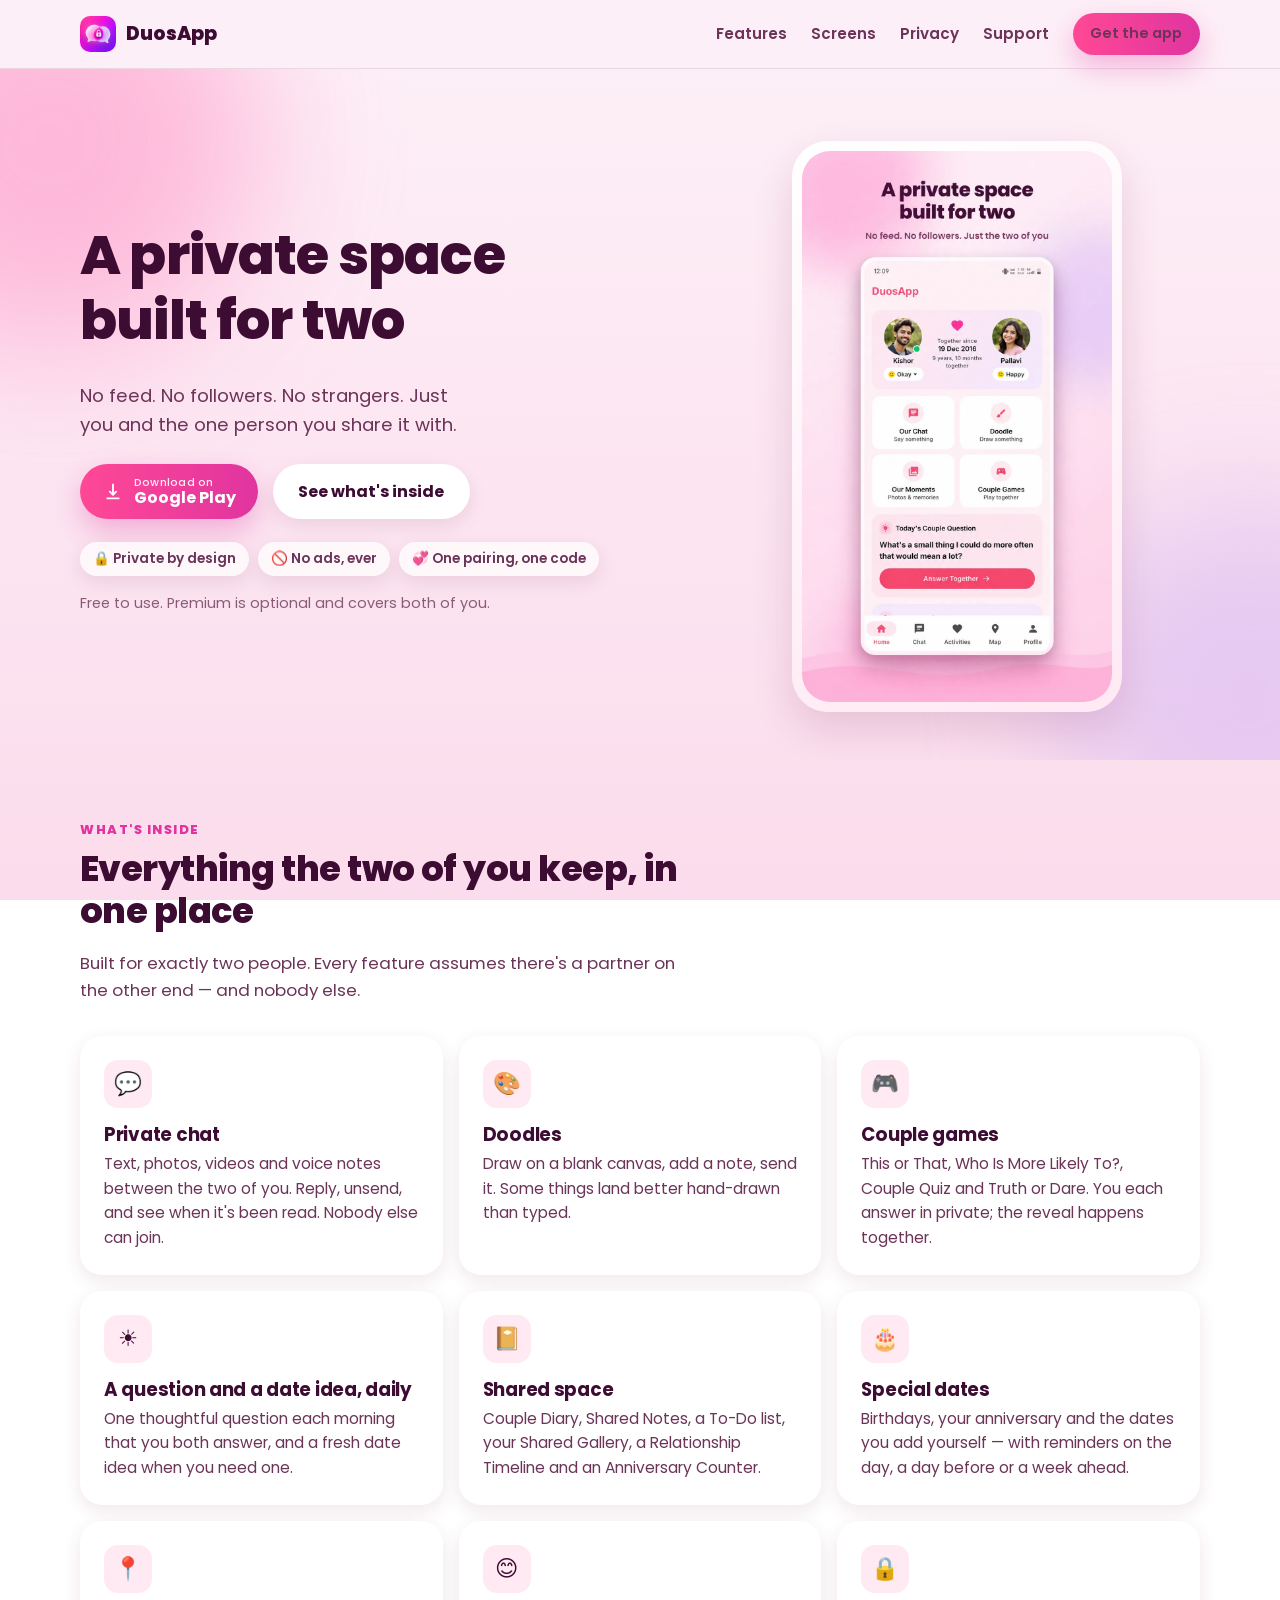
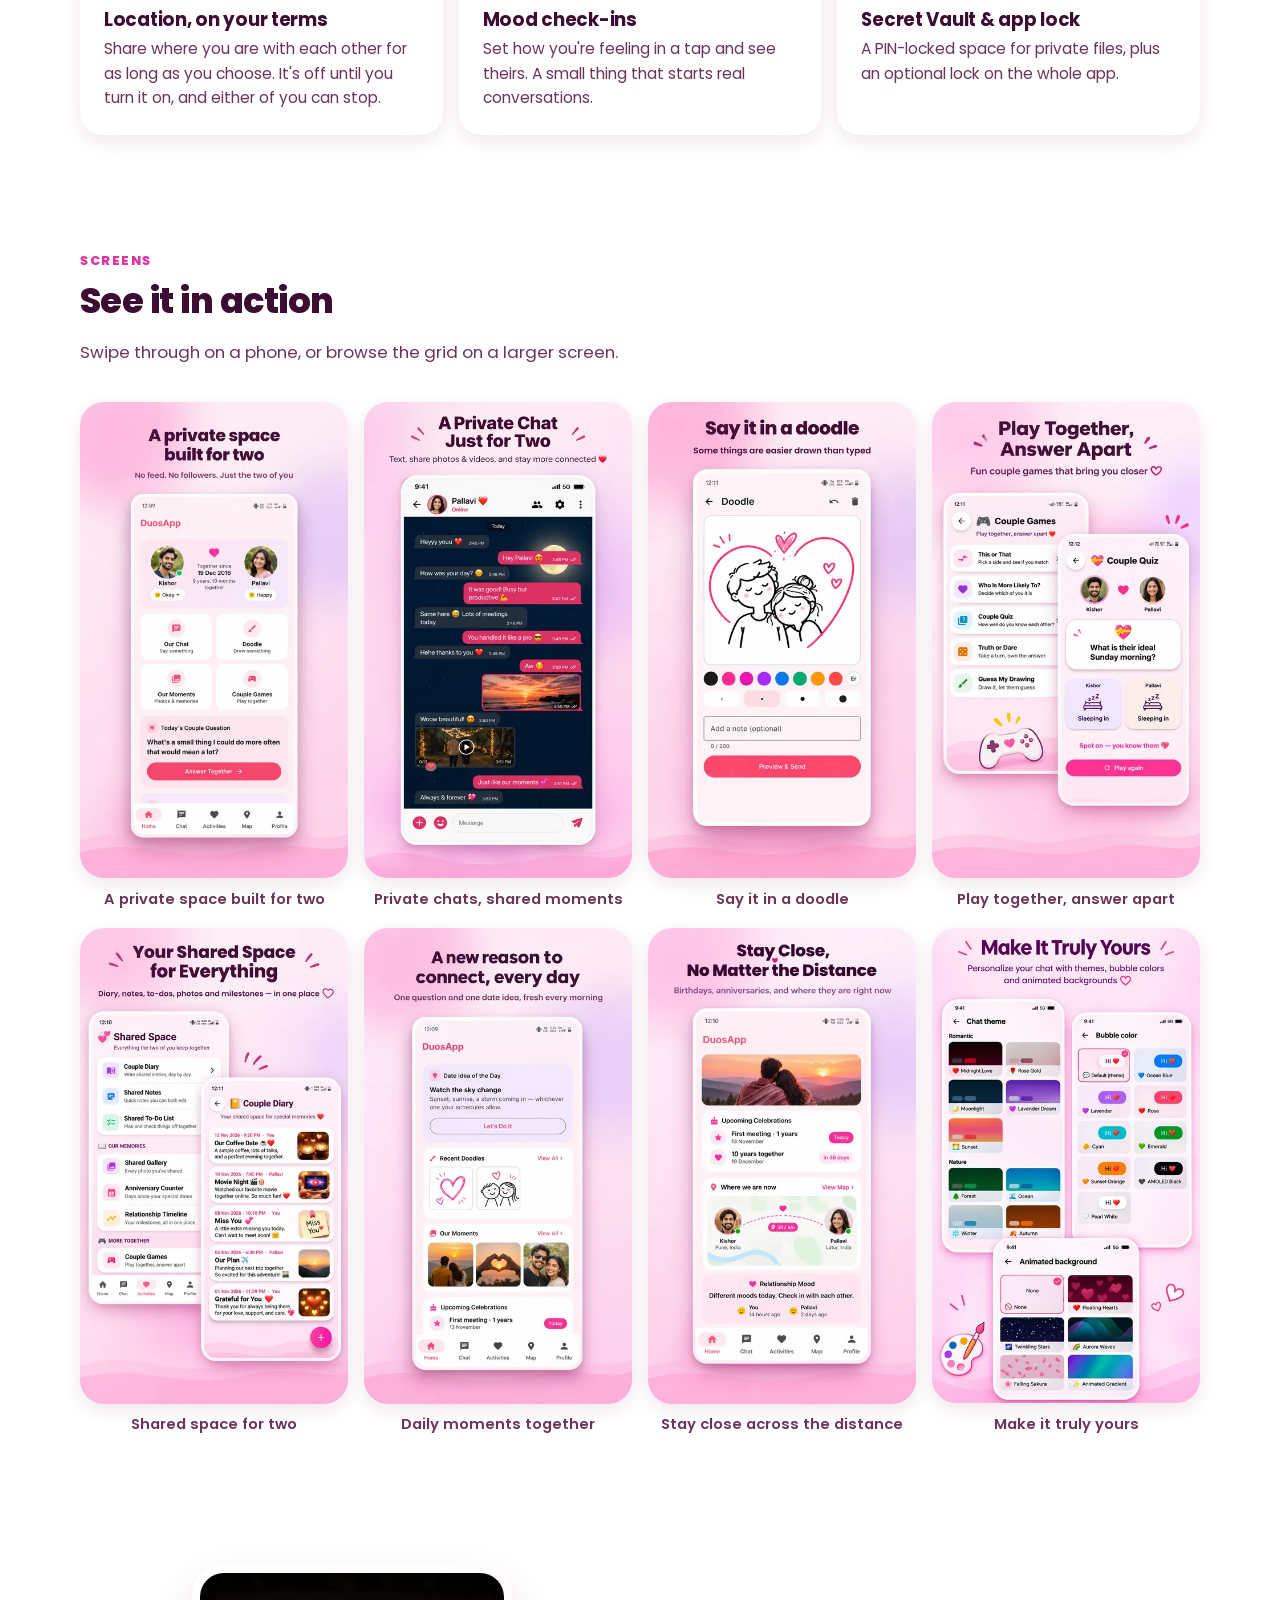
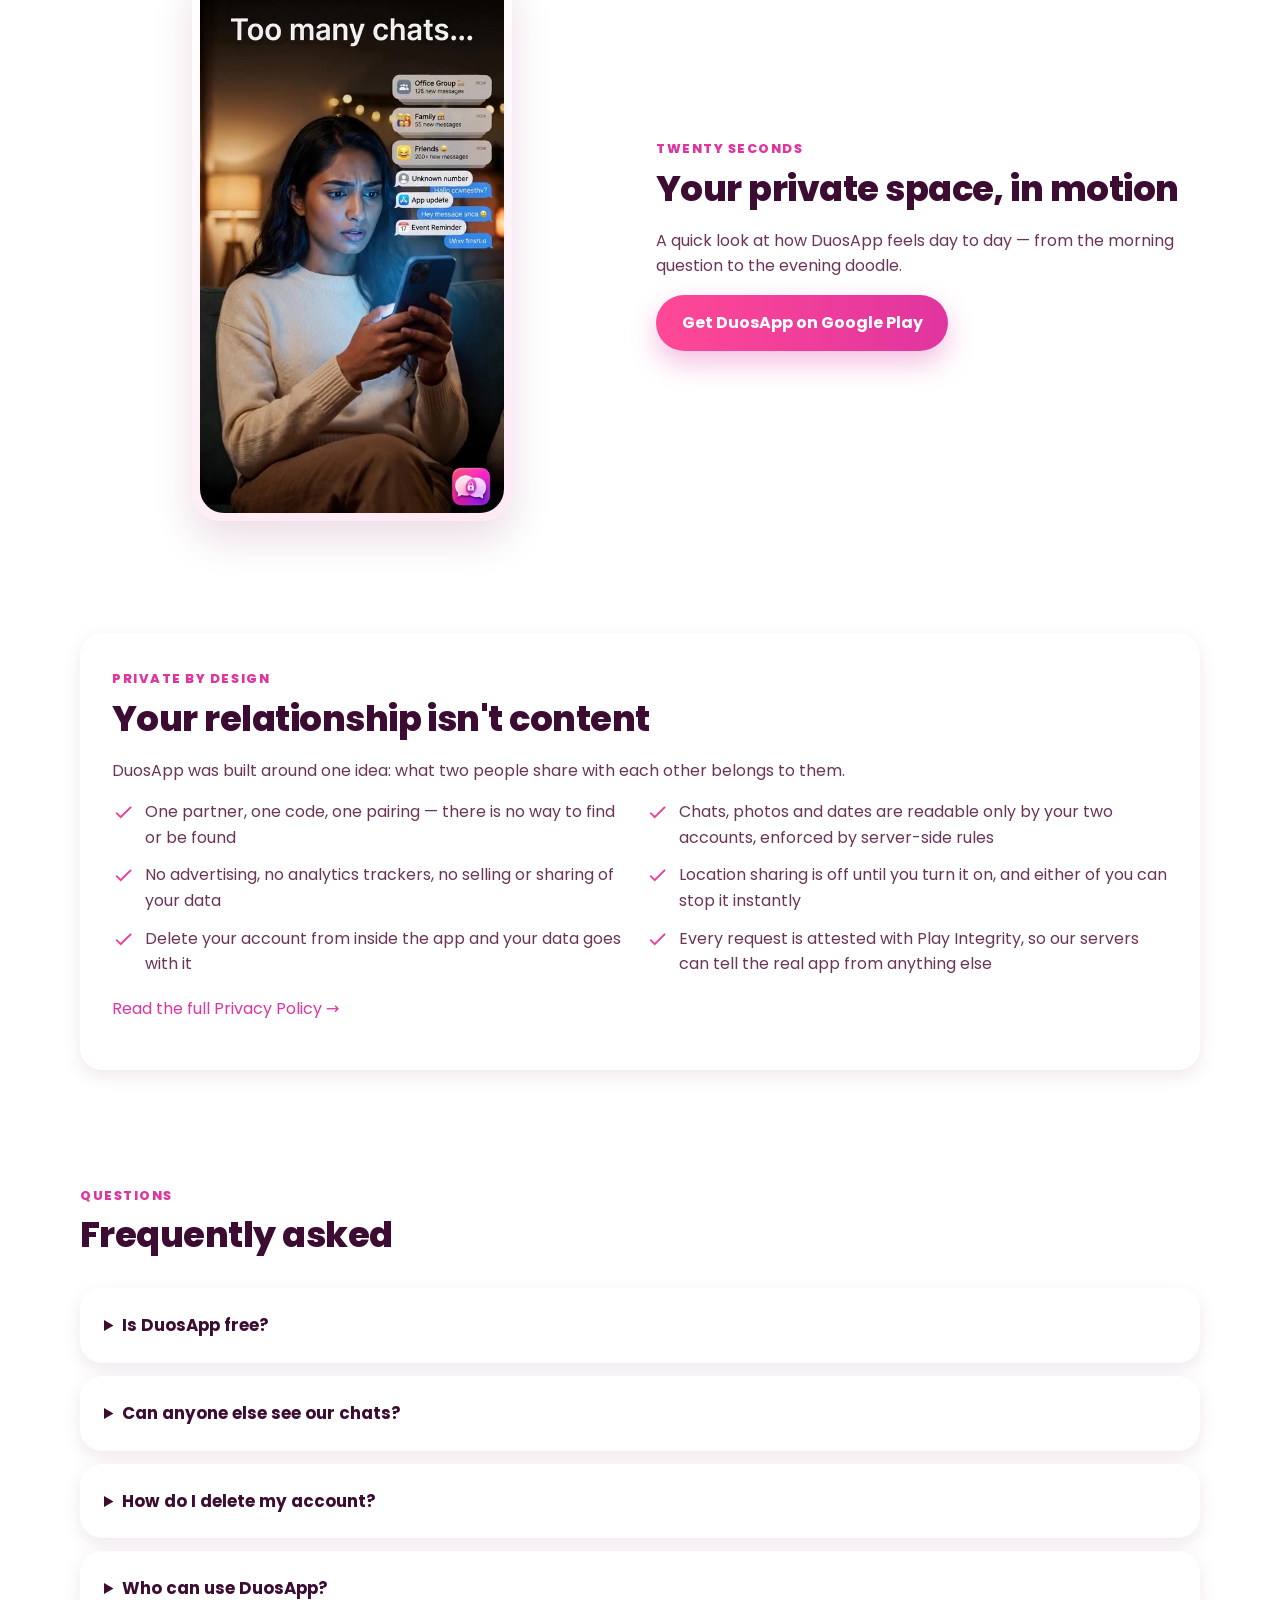
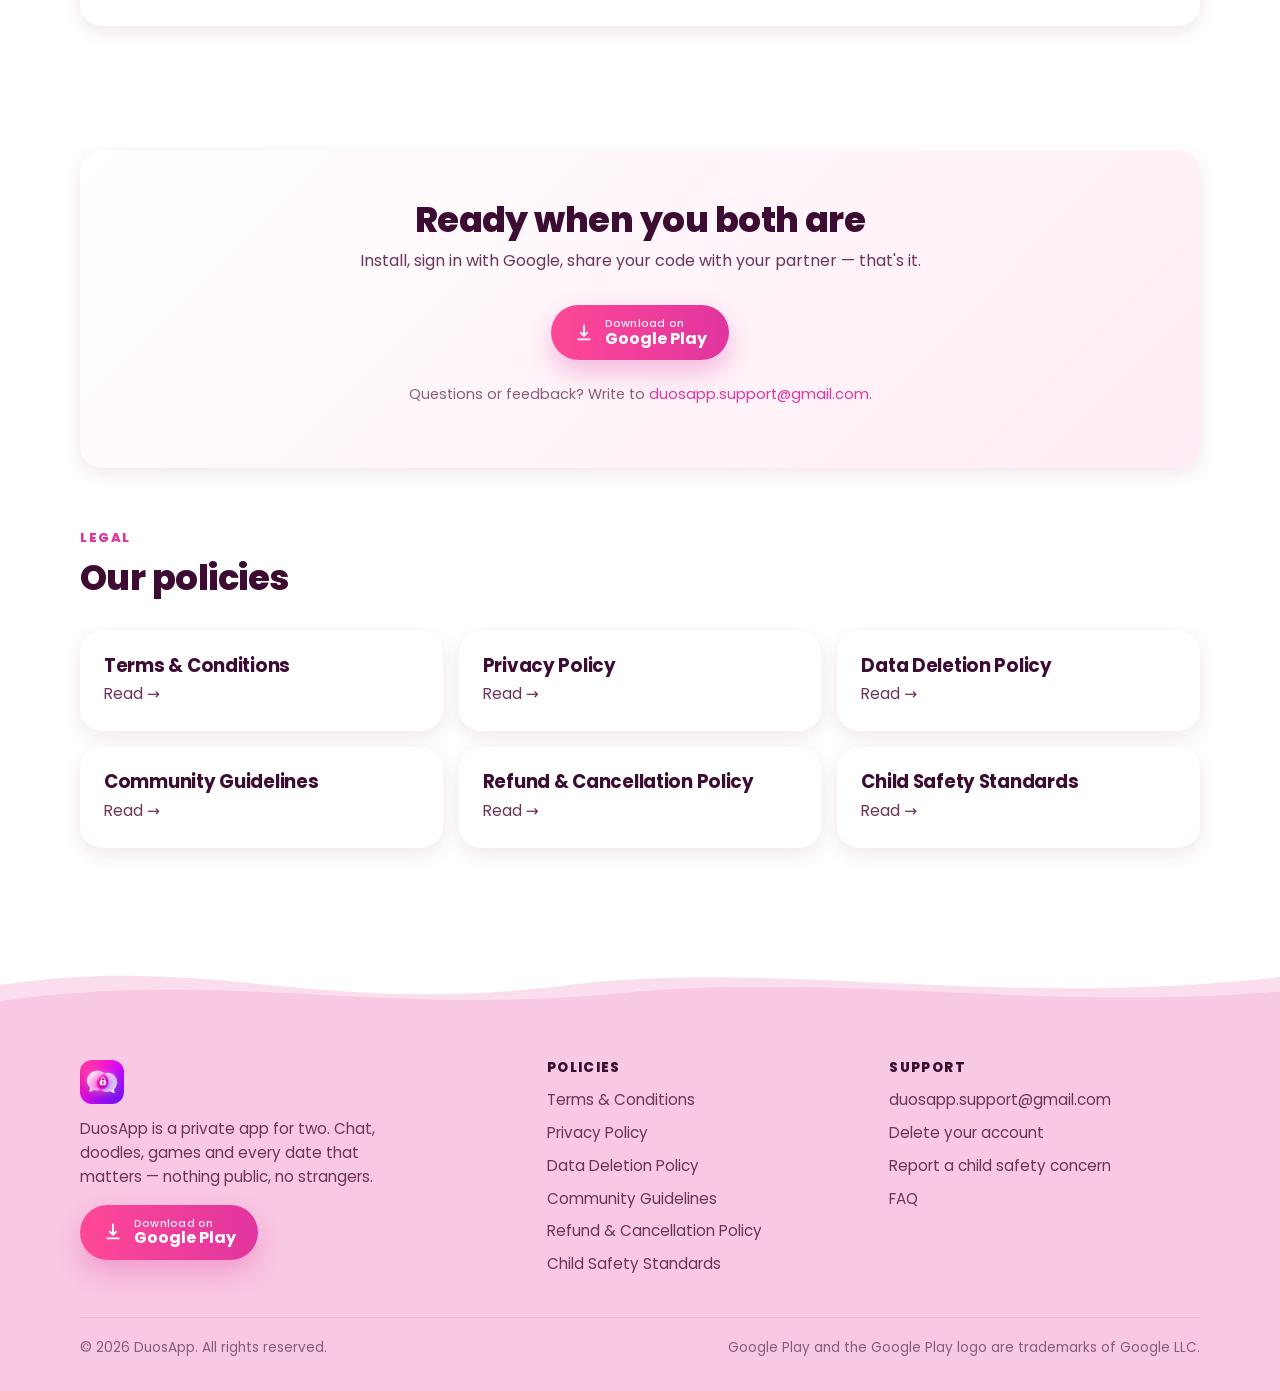
==== commit 0b6e933a: "Footer: make the wave the top edge instead of a band over the content The wave was an 80px strip pin" ====
--- a/index.html
+++ b/index.html
@@ -5,21 +5,21 @@
   <meta name="viewport" content="width=device-width, initial-scale=1">
   <title>DuosApp — A private space built for two</title>
   <meta name="description" content="DuosApp is a private app for couples: one-to-one chat, doodles, couple games, a daily question, shared diary and notes, special-date reminders and opt-in location sharing. No feed, no followers.">
-  <link rel="canonical" href="https://kishors316.github.io/duosapp-website/">
+  <link rel="canonical" href="https://kishors316.github.io/duosapp/">
   <meta name="theme-color" content="#FDF0F7">
   <meta property="og:type" content="website">
   <meta property="og:site_name" content="DuosApp">
   <meta property="og:title" content="DuosApp — A private space built for two">
   <meta property="og:description" content="DuosApp is a private app for couples: one-to-one chat, doodles, couple games, a daily question, shared diary and notes, special-date reminders and opt-in location sharing. No feed, no followers.">
-  <meta property="og:url" content="https://kishors316.github.io/duosapp-website/">
-  <meta property="og:image" content="https://kishors316.github.io/duosapp-website/assets/img/og-image.png">
+  <meta property="og:url" content="https://kishors316.github.io/duosapp/">
+  <meta property="og:image" content="https://kishors316.github.io/duosapp/assets/img/og-image.png">
   <meta name="twitter:card" content="summary_large_image">
   <link rel="icon" type="image/png" sizes="64x64" href="assets/img/favicon.png">
   <link rel="apple-touch-icon" href="assets/img/apple-touch-icon.png">
   <link rel="stylesheet" href="assets/css/site.css">
 <script type="application/ld+json">
 {"@context":"https://schema.org","@type":"MobileApplication","name":"DuosApp","operatingSystem":"Android","applicationCategory":"LifestyleApplication",
- "description":"A private app for two: chat, doodles, games and every date that matters.","url":"https://kishors316.github.io/duosapp-website/","installUrl":"https://play.google.com/store/apps/details?id=com.duosapp",
+ "description":"A private app for two: chat, doodles, games and every date that matters.","url":"https://kishors316.github.io/duosapp/","installUrl":"https://play.google.com/store/apps/details?id=com.duosapp",
  "offers":{"@type":"Offer","price":"0","priceCurrency":"INR"}}
 </script>
 </head>
@@ -146,8 +146,8 @@
 </main>
 <footer class="site-footer" id="support">
   <svg class="wave" viewBox="0 0 1440 80" preserveAspectRatio="none" aria-hidden="true">
-    <path d="M0,40 C240,0 360,80 640,40 C880,8 1120,70 1440,30 L1440,80 L0,80 Z" fill="#F9C9E3" opacity=".7"/>
-    <path d="M0,60 C260,20 420,80 700,50 C940,24 1180,74 1440,48 L1440,80 L0,80 Z" fill="#F7B7D9" opacity=".8"/>
+    <path d="M0,40 C240,0 360,80 640,40 C880,8 1120,70 1440,30 L1440,80 L0,80 Z" fill="#F7B7D9" opacity=".45"/>
+    <path d="M0,60 C260,20 420,80 700,50 C940,24 1180,74 1440,48 L1440,80 L0,80 Z" fill="#F9C9E3"/>
   </svg>
   <div class="container">
     <div class="footer-grid">
--- a/assets/css/site.css
+++ b/assets/css/site.css
@@ -201,8 +201,12 @@
 .policy-nav a[aria-current="page"] { background: linear-gradient(90deg, var(--pink), var(--magenta)); color: #fff; }
 
 /* ---------- Footer ---------- */
-.site-footer { position: relative; margin-top: 3rem; padding: 4rem 0 2rem; color: var(--ink-soft); }
-.site-footer .wave { position: absolute; left: 0; right: 0; top: 0; height: 80px; width: 100%; }
+/* The footer is a tinted block whose top edge *is* the wave: the front wave is
+   filled in the footer's own colour and hangs just above it, so there is no
+   straight line anywhere — the previous version drew the wave as an 80px band
+   inside the footer, under the logo and column headings. */
+.site-footer { position: relative; margin-top: calc(3rem + 64px); padding: 2.75rem 0 2rem; color: var(--ink-soft); background: var(--wave-back); }
+.site-footer .wave { position: absolute; left: 0; right: 0; top: -63px; height: 64px; width: 100%; display: block; }
 .footer-grid { display: grid; gap: 2rem; }
 .footer-brand img { width: 44px; height: 44px; border-radius: 12px; }
 .footer-brand p { margin-top: 0.8rem; max-width: 34ch; font-size: 0.95rem; }
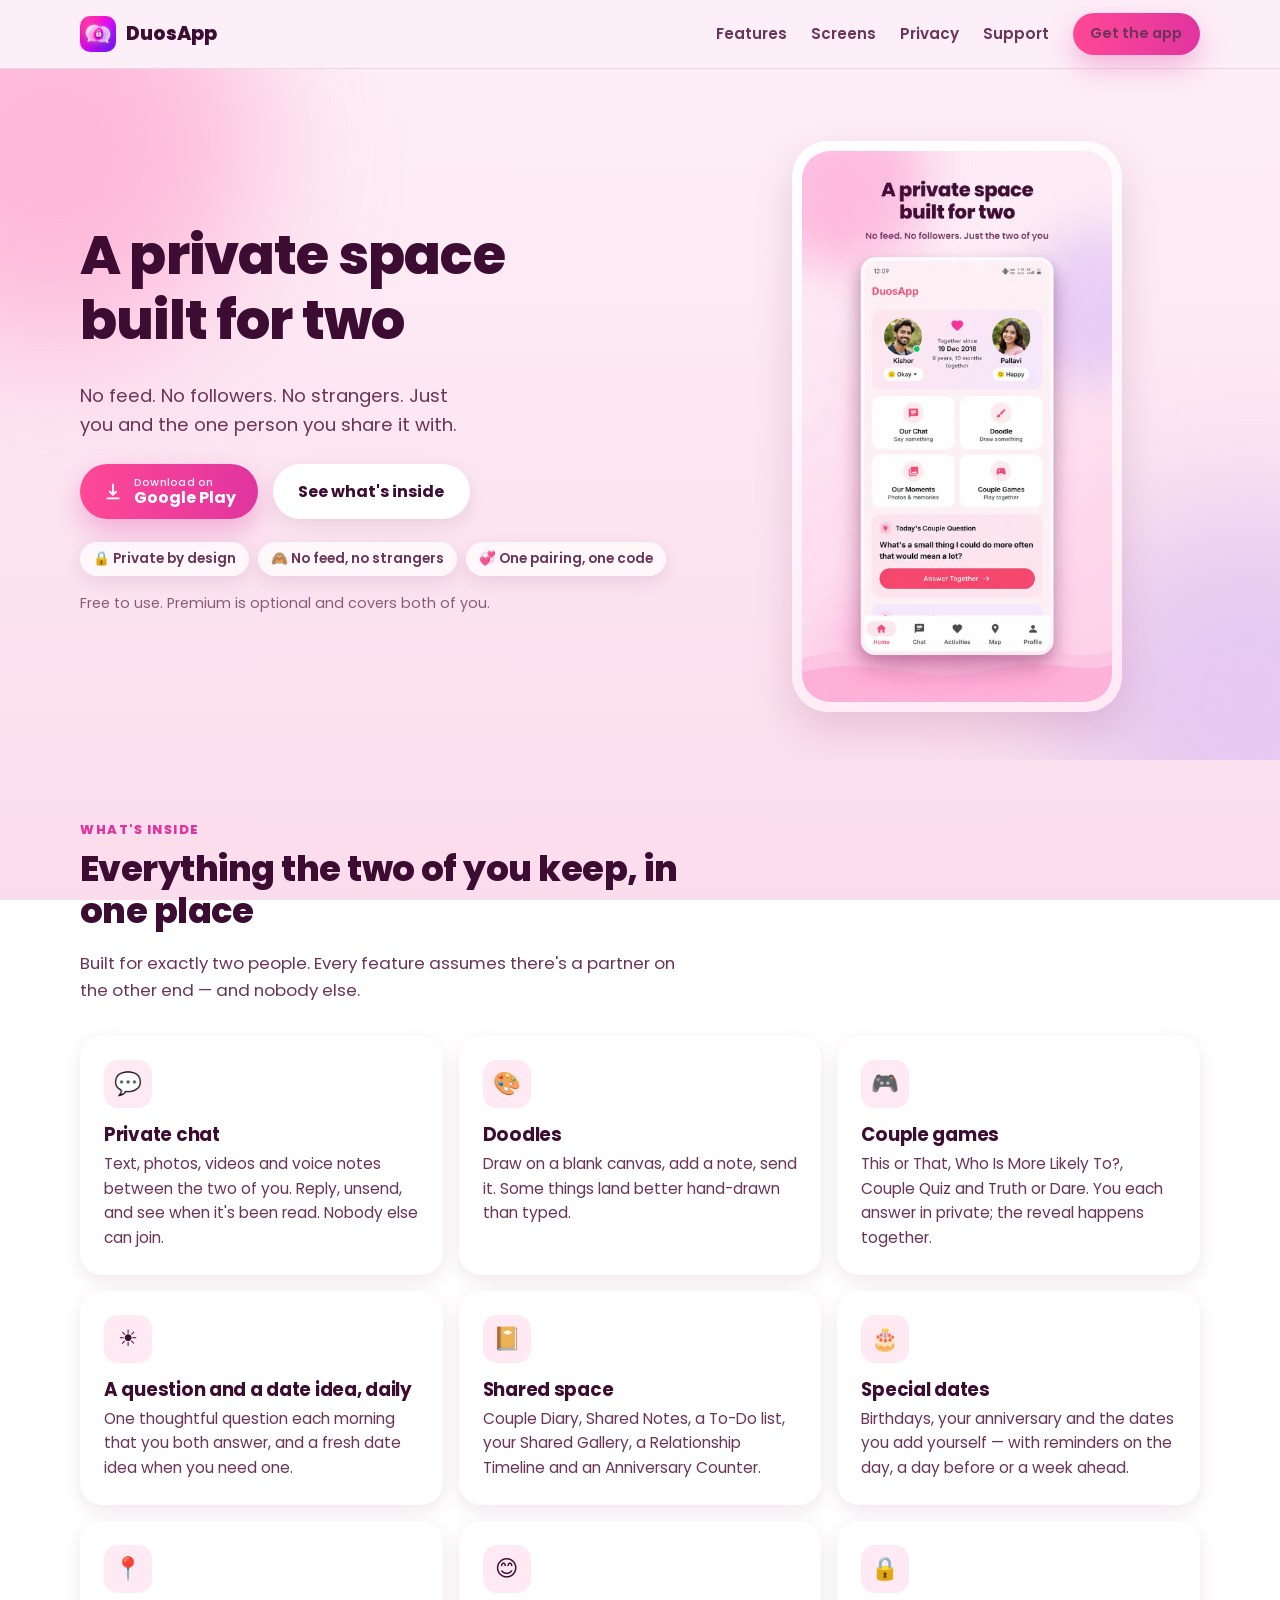
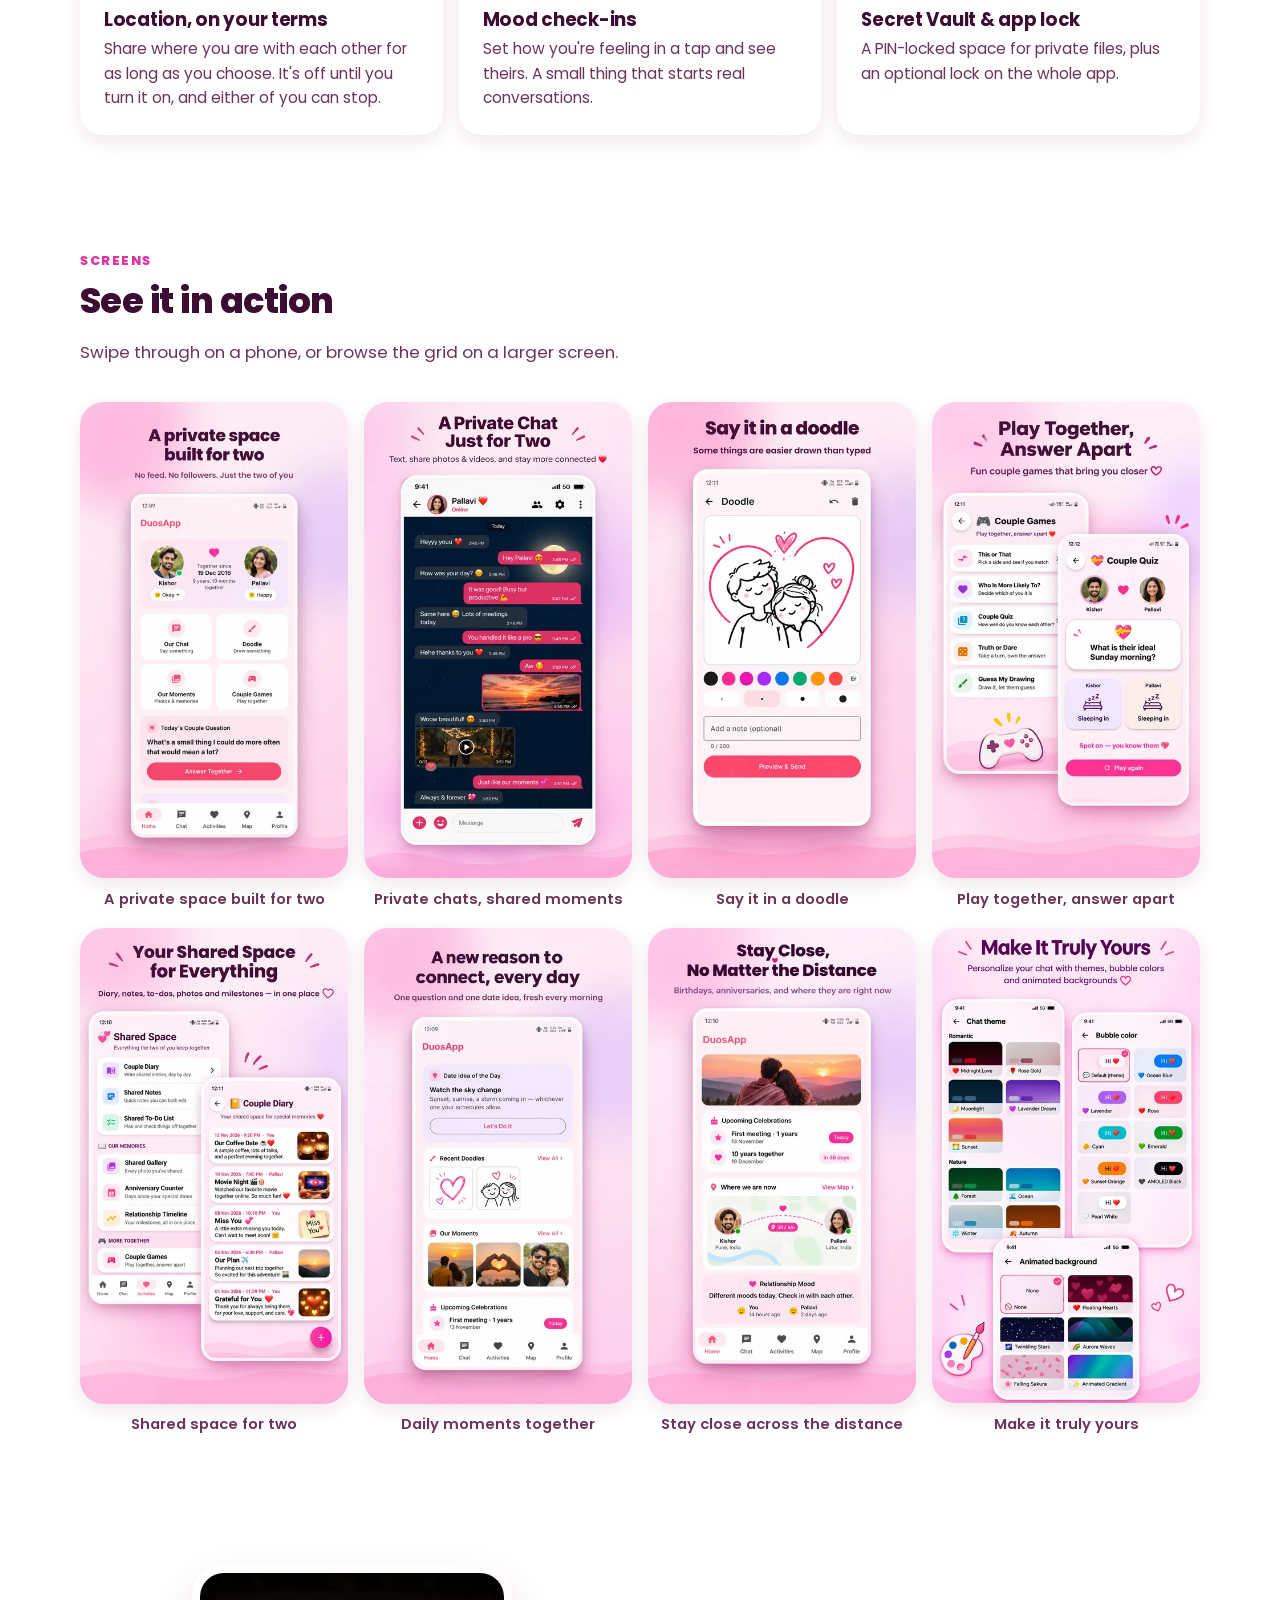
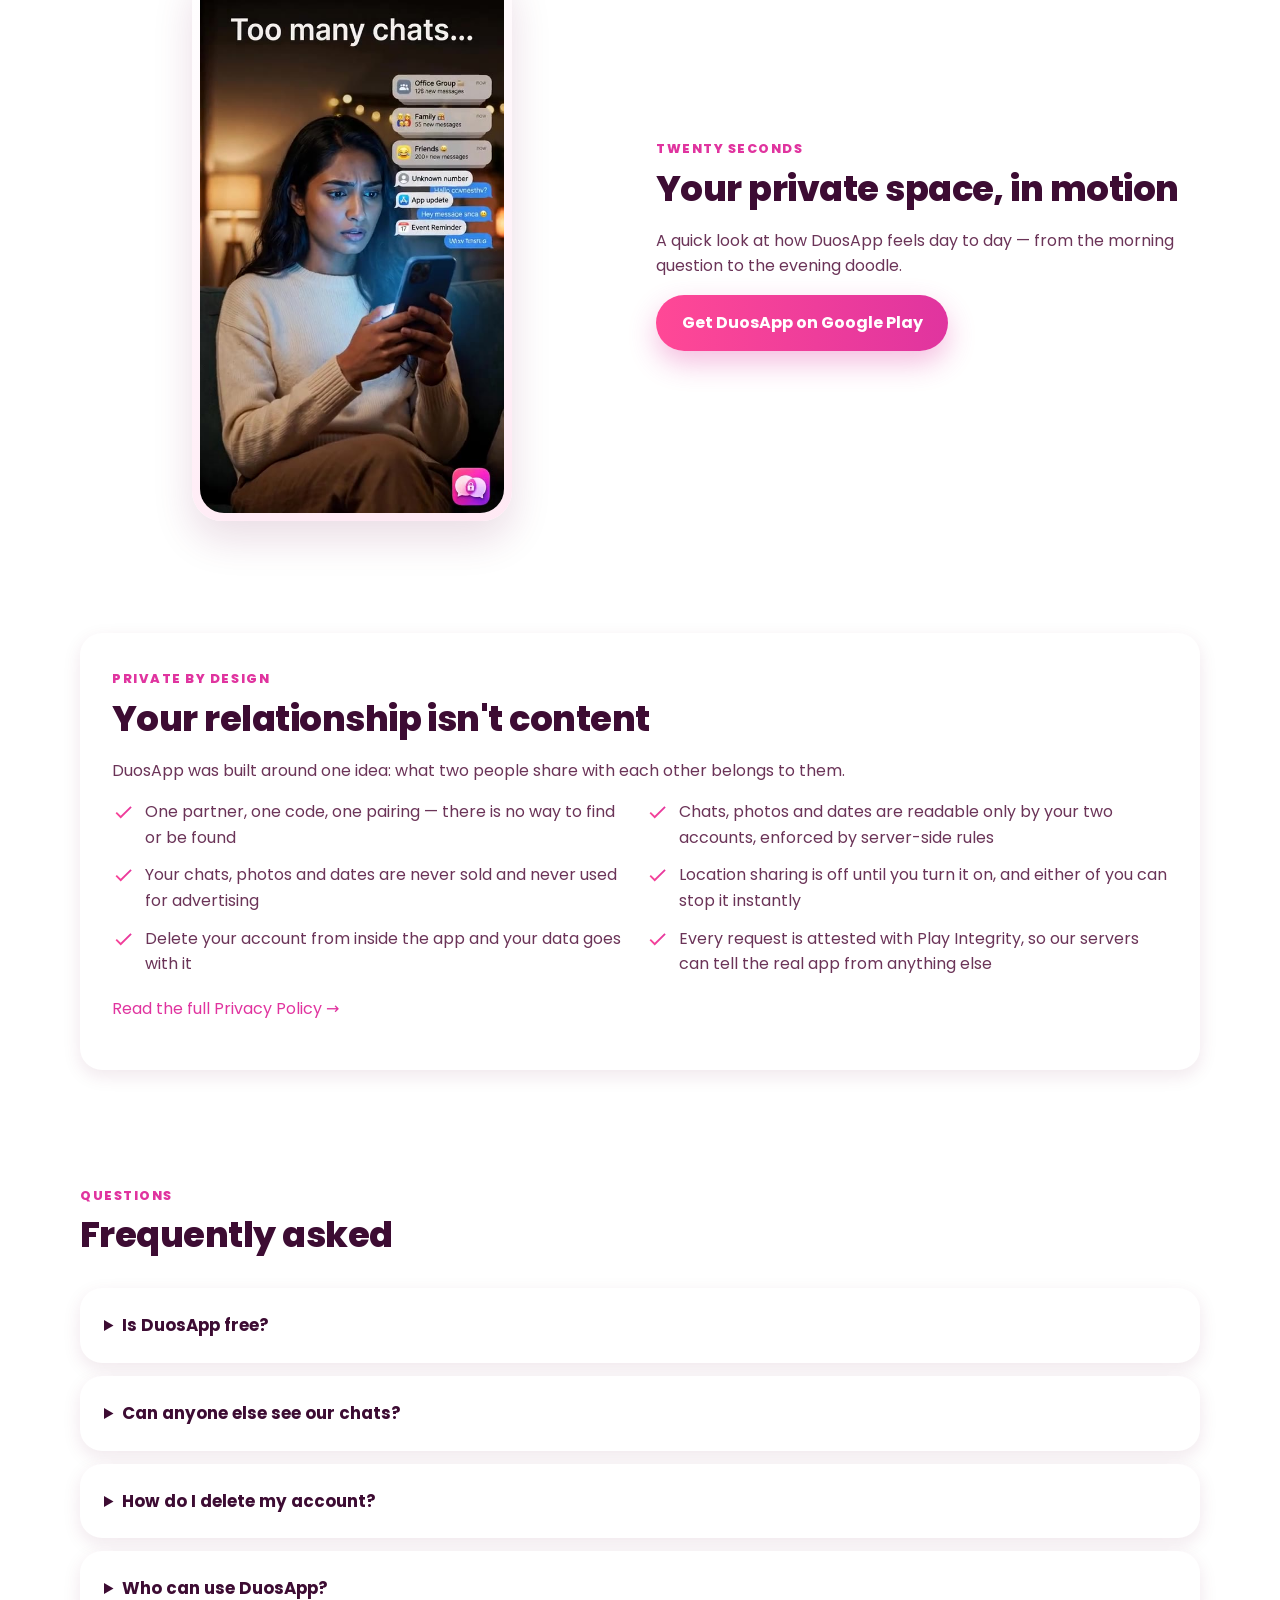
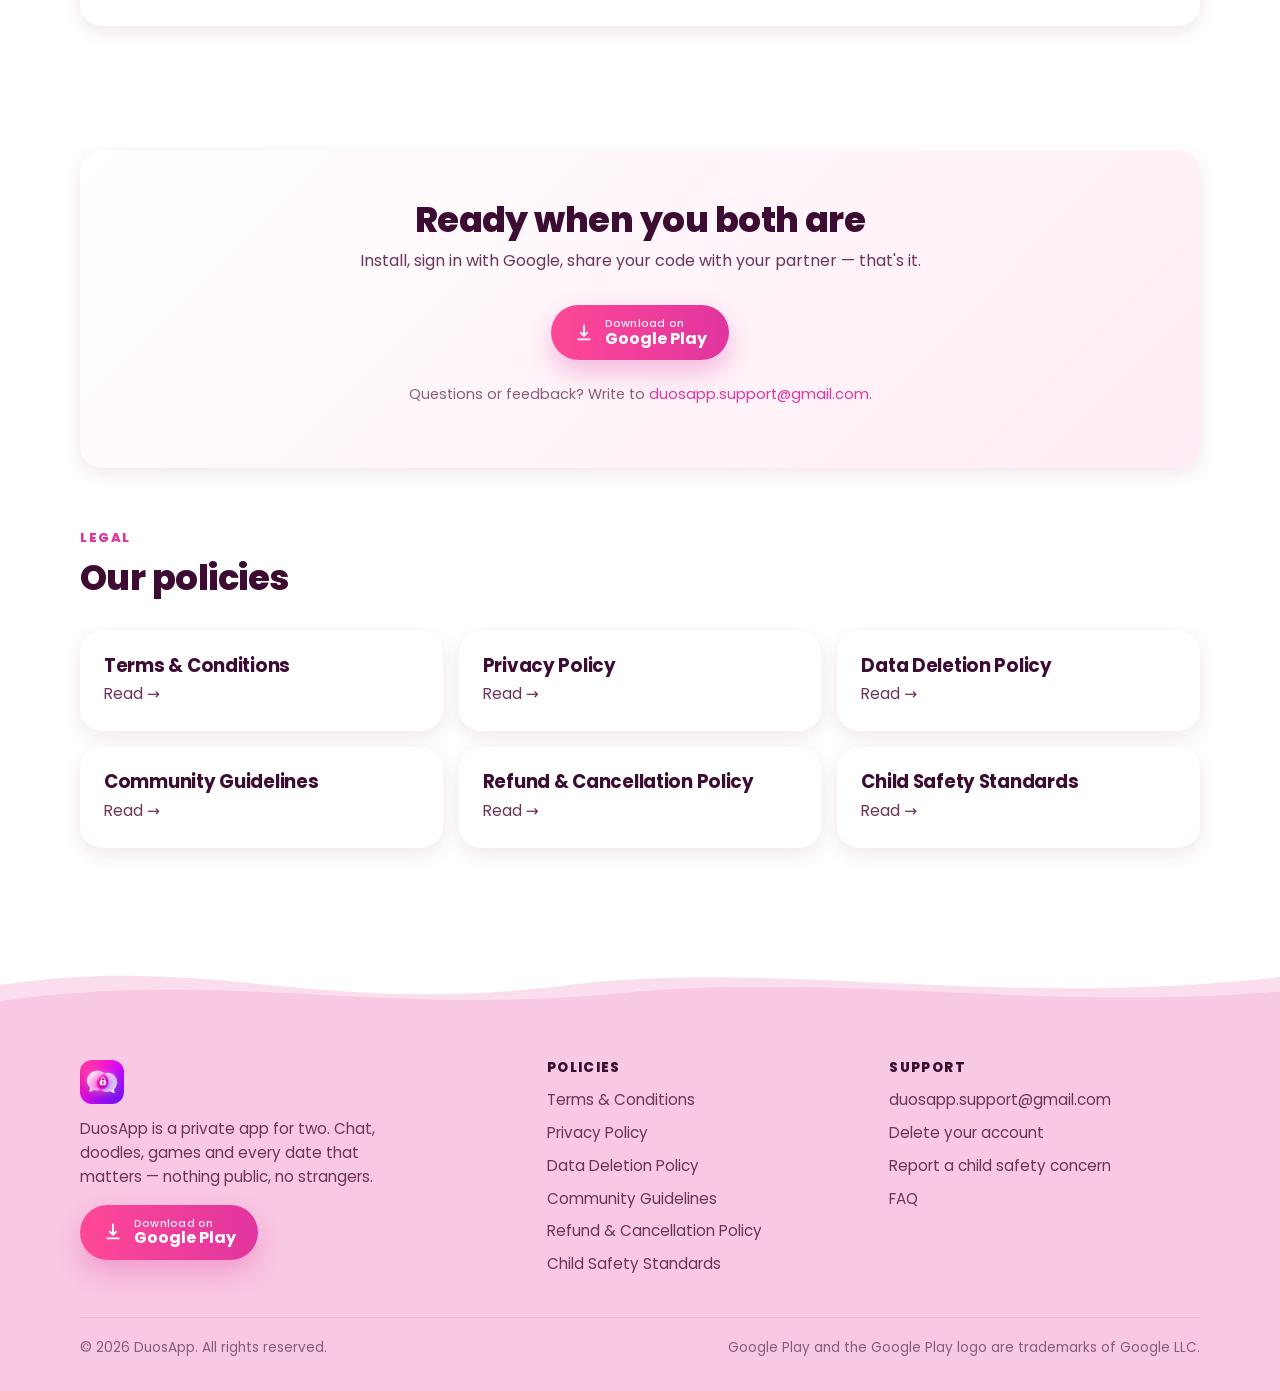
==== commit 9c1badf5: "Homepage: drop the "no ads" promises Ads may be added later, so the homepage should not promise agai" ====
--- a/index.html
+++ b/index.html
@@ -51,7 +51,7 @@
         </div>
         <div class="hero-badges">
           <span class="pill">🔒 Private by design</span>
-          <span class="pill">🚫 No ads, ever</span>
+          <span class="pill">🙈 No feed, no strangers</span>
           <span class="pill">💞 One pairing, one code</span>
         </div>
         <p class="hero-note">Free to use. Premium is optional and covers both of you.</p>
@@ -109,7 +109,7 @@
         <ul class="checks">
           <li>One partner, one code, one pairing — there is no way to find or be found</li>
           <li>Chats, photos and dates are readable only by your two accounts, enforced by server-side rules</li>
-          <li>No advertising, no analytics trackers, no selling or sharing of your data</li>
+          <li>Your chats, photos and dates are never sold and never used for advertising</li>
           <li>Location sharing is off until you turn it on, and either of you can stop it instantly</li>
           <li>Delete your account from inside the app and your data goes with it</li>
           <li>Every request is attested with Play Integrity, so our servers can tell the real app from anything else</li>
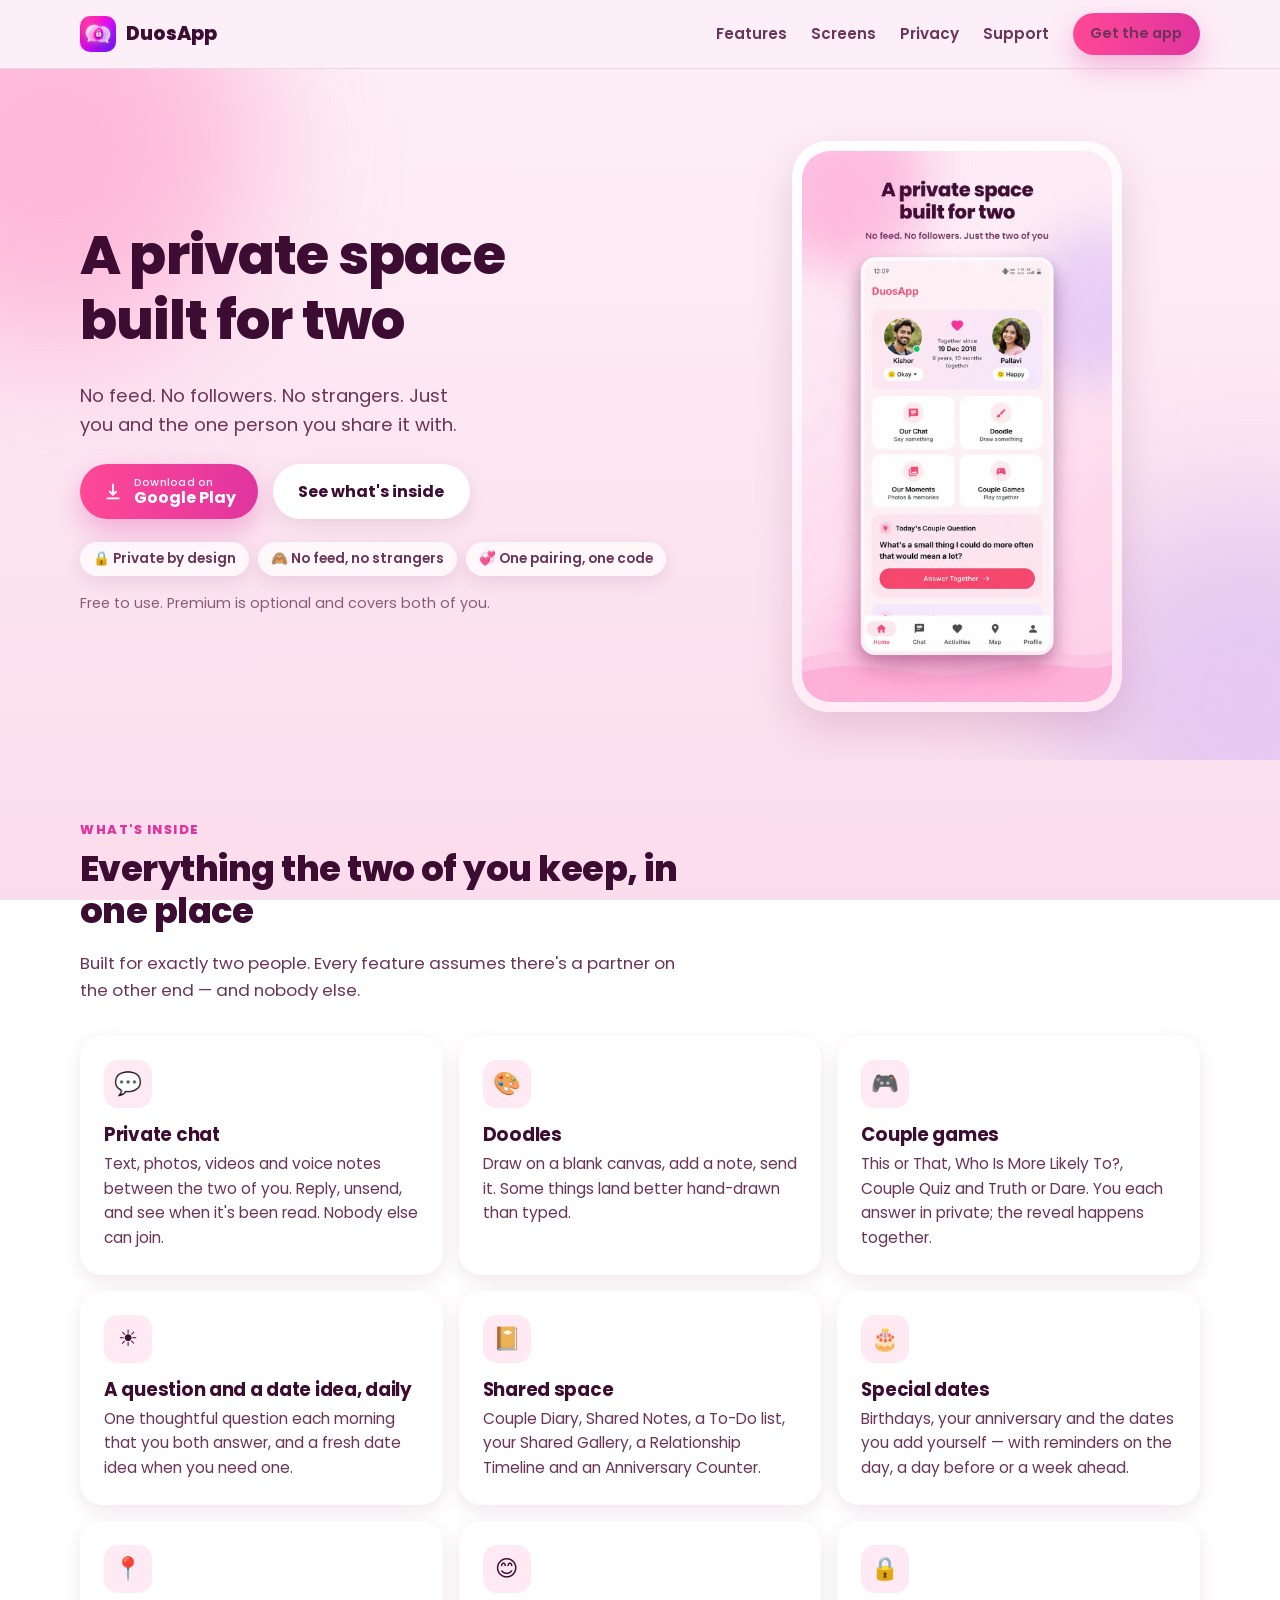
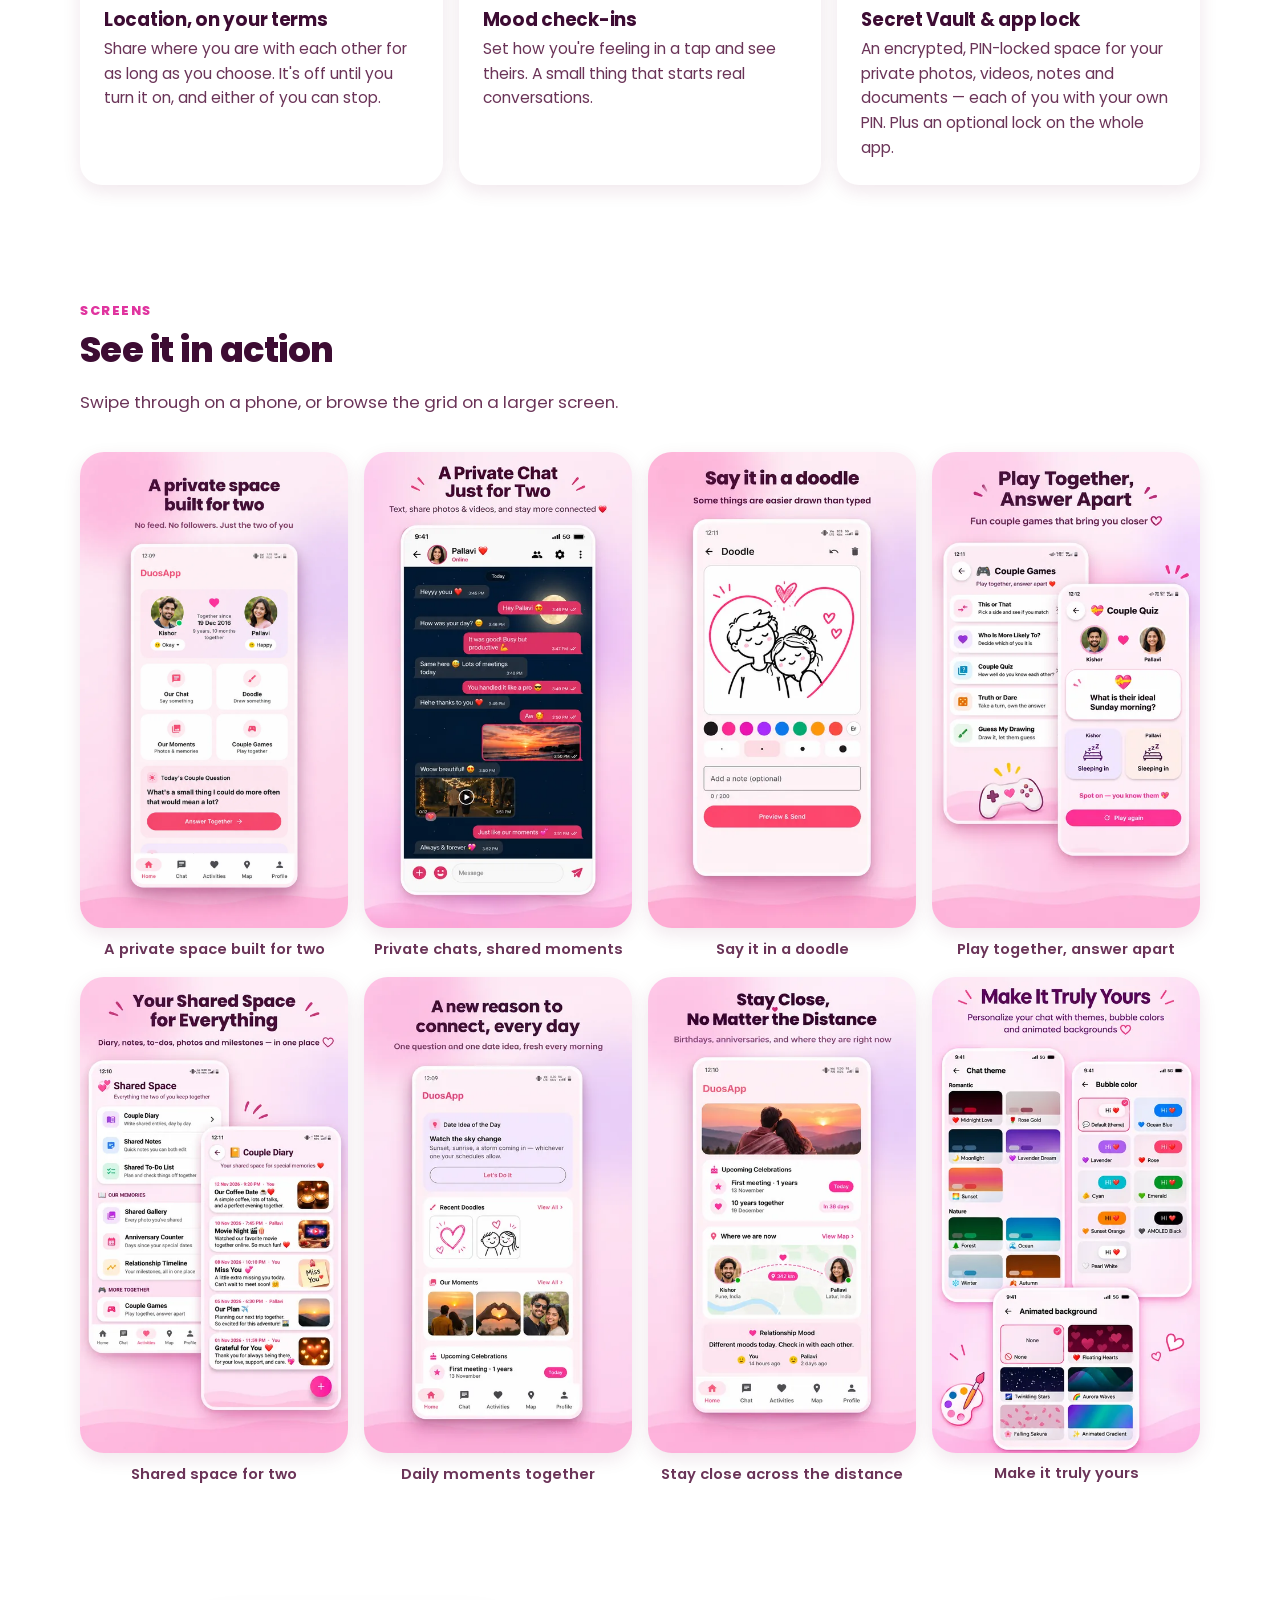
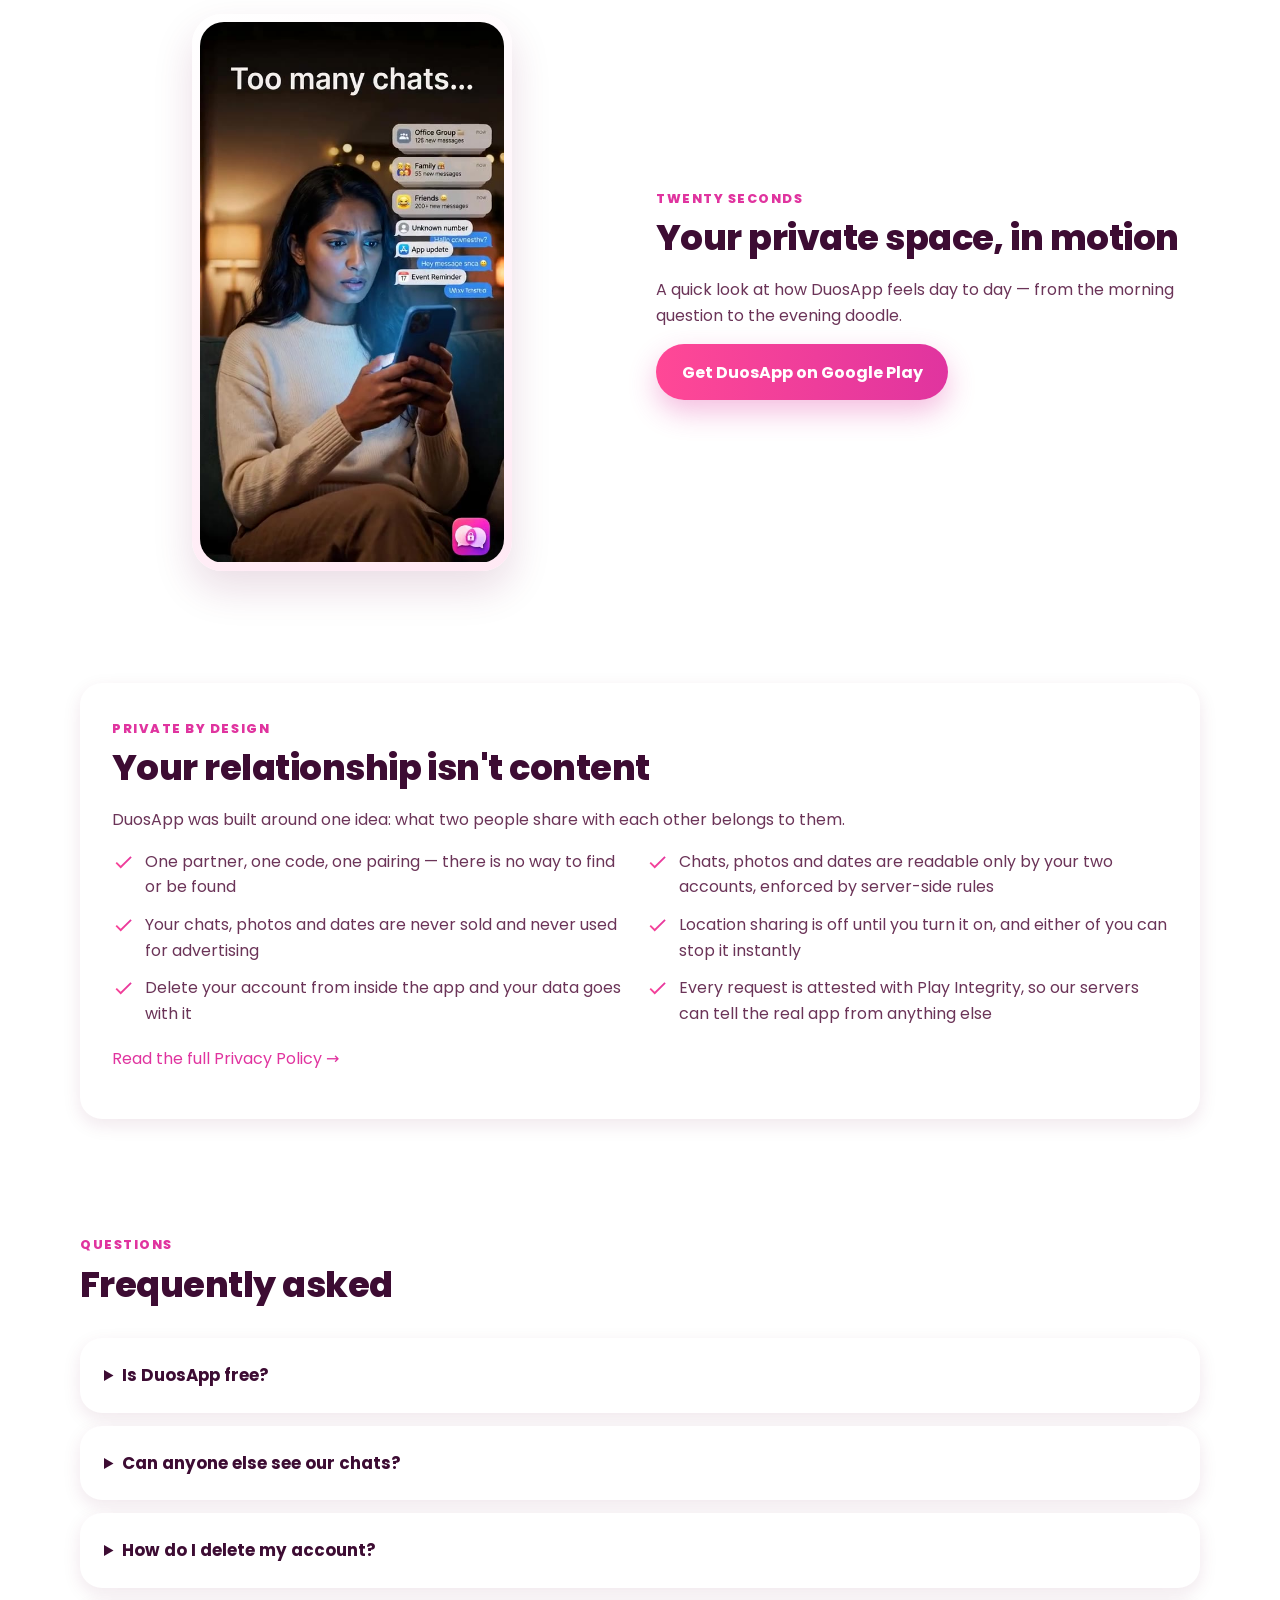
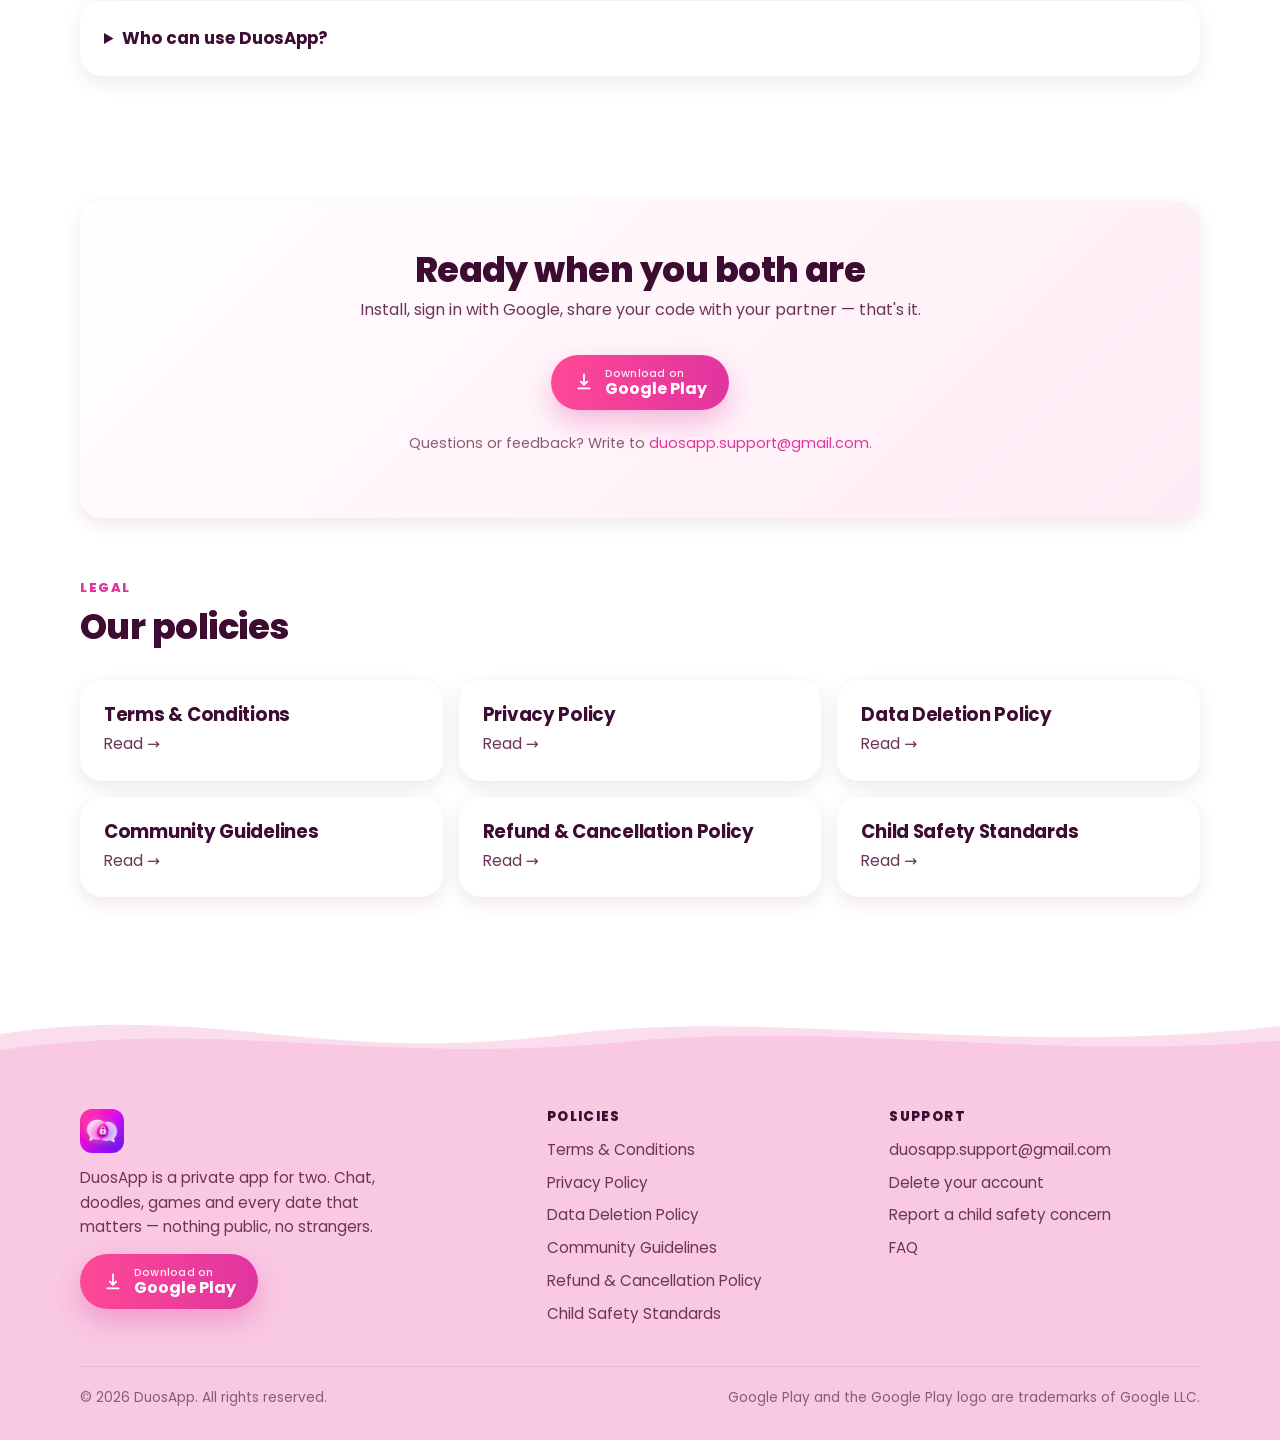
==== commit a5ac5198: "Policies: describe the encrypted Secret Vault accurately The Vault is shared by the couple, encrypte" ====
--- a/index.html
+++ b/index.html
@@ -69,7 +69,7 @@
         <h2>Everything the two of you keep, in one place</h2>
         <p>Built for exactly two people. Every feature assumes there's a partner on the other end — and nobody else.</p>
       </div>
-      <div class="features"><div class="feature"><div class="icon" aria-hidden="true">💬</div><h3>Private chat</h3><p>Text, photos, videos and voice notes between the two of you. Reply, unsend, and see when it's been read. Nobody else can join.</p></div><div class="feature"><div class="icon" aria-hidden="true">🎨</div><h3>Doodles</h3><p>Draw on a blank canvas, add a note, send it. Some things land better hand-drawn than typed.</p></div><div class="feature"><div class="icon" aria-hidden="true">🎮</div><h3>Couple games</h3><p>This or That, Who Is More Likely To?, Couple Quiz and Truth or Dare. You each answer in private; the reveal happens together.</p></div><div class="feature"><div class="icon" aria-hidden="true">☀️</div><h3>A question and a date idea, daily</h3><p>One thoughtful question each morning that you both answer, and a fresh date idea when you need one.</p></div><div class="feature"><div class="icon" aria-hidden="true">📔</div><h3>Shared space</h3><p>Couple Diary, Shared Notes, a To-Do list, your Shared Gallery, a Relationship Timeline and an Anniversary Counter.</p></div><div class="feature"><div class="icon" aria-hidden="true">🎂</div><h3>Special dates</h3><p>Birthdays, your anniversary and the dates you add yourself — with reminders on the day, a day before or a week ahead.</p></div><div class="feature"><div class="icon" aria-hidden="true">📍</div><h3>Location, on your terms</h3><p>Share where you are with each other for as long as you choose. It's off until you turn it on, and either of you can stop.</p></div><div class="feature"><div class="icon" aria-hidden="true">😊</div><h3>Mood check-ins</h3><p>Set how you're feeling in a tap and see theirs. A small thing that starts real conversations.</p></div><div class="feature"><div class="icon" aria-hidden="true">🔒</div><h3>Secret Vault & app lock</h3><p>A PIN-locked space for private files, plus an optional lock on the whole app.</p></div></div>
+      <div class="features"><div class="feature"><div class="icon" aria-hidden="true">💬</div><h3>Private chat</h3><p>Text, photos, videos and voice notes between the two of you. Reply, unsend, and see when it's been read. Nobody else can join.</p></div><div class="feature"><div class="icon" aria-hidden="true">🎨</div><h3>Doodles</h3><p>Draw on a blank canvas, add a note, send it. Some things land better hand-drawn than typed.</p></div><div class="feature"><div class="icon" aria-hidden="true">🎮</div><h3>Couple games</h3><p>This or That, Who Is More Likely To?, Couple Quiz and Truth or Dare. You each answer in private; the reveal happens together.</p></div><div class="feature"><div class="icon" aria-hidden="true">☀️</div><h3>A question and a date idea, daily</h3><p>One thoughtful question each morning that you both answer, and a fresh date idea when you need one.</p></div><div class="feature"><div class="icon" aria-hidden="true">📔</div><h3>Shared space</h3><p>Couple Diary, Shared Notes, a To-Do list, your Shared Gallery, a Relationship Timeline and an Anniversary Counter.</p></div><div class="feature"><div class="icon" aria-hidden="true">🎂</div><h3>Special dates</h3><p>Birthdays, your anniversary and the dates you add yourself — with reminders on the day, a day before or a week ahead.</p></div><div class="feature"><div class="icon" aria-hidden="true">📍</div><h3>Location, on your terms</h3><p>Share where you are with each other for as long as you choose. It's off until you turn it on, and either of you can stop.</p></div><div class="feature"><div class="icon" aria-hidden="true">😊</div><h3>Mood check-ins</h3><p>Set how you're feeling in a tap and see theirs. A small thing that starts real conversations.</p></div><div class="feature"><div class="icon" aria-hidden="true">🔒</div><h3>Secret Vault & app lock</h3><p>An encrypted, PIN-locked space for your private photos, videos, notes and documents — each of you with your own PIN. Plus an optional lock on the whole app.</p></div></div>
     </div>
   </section>
 
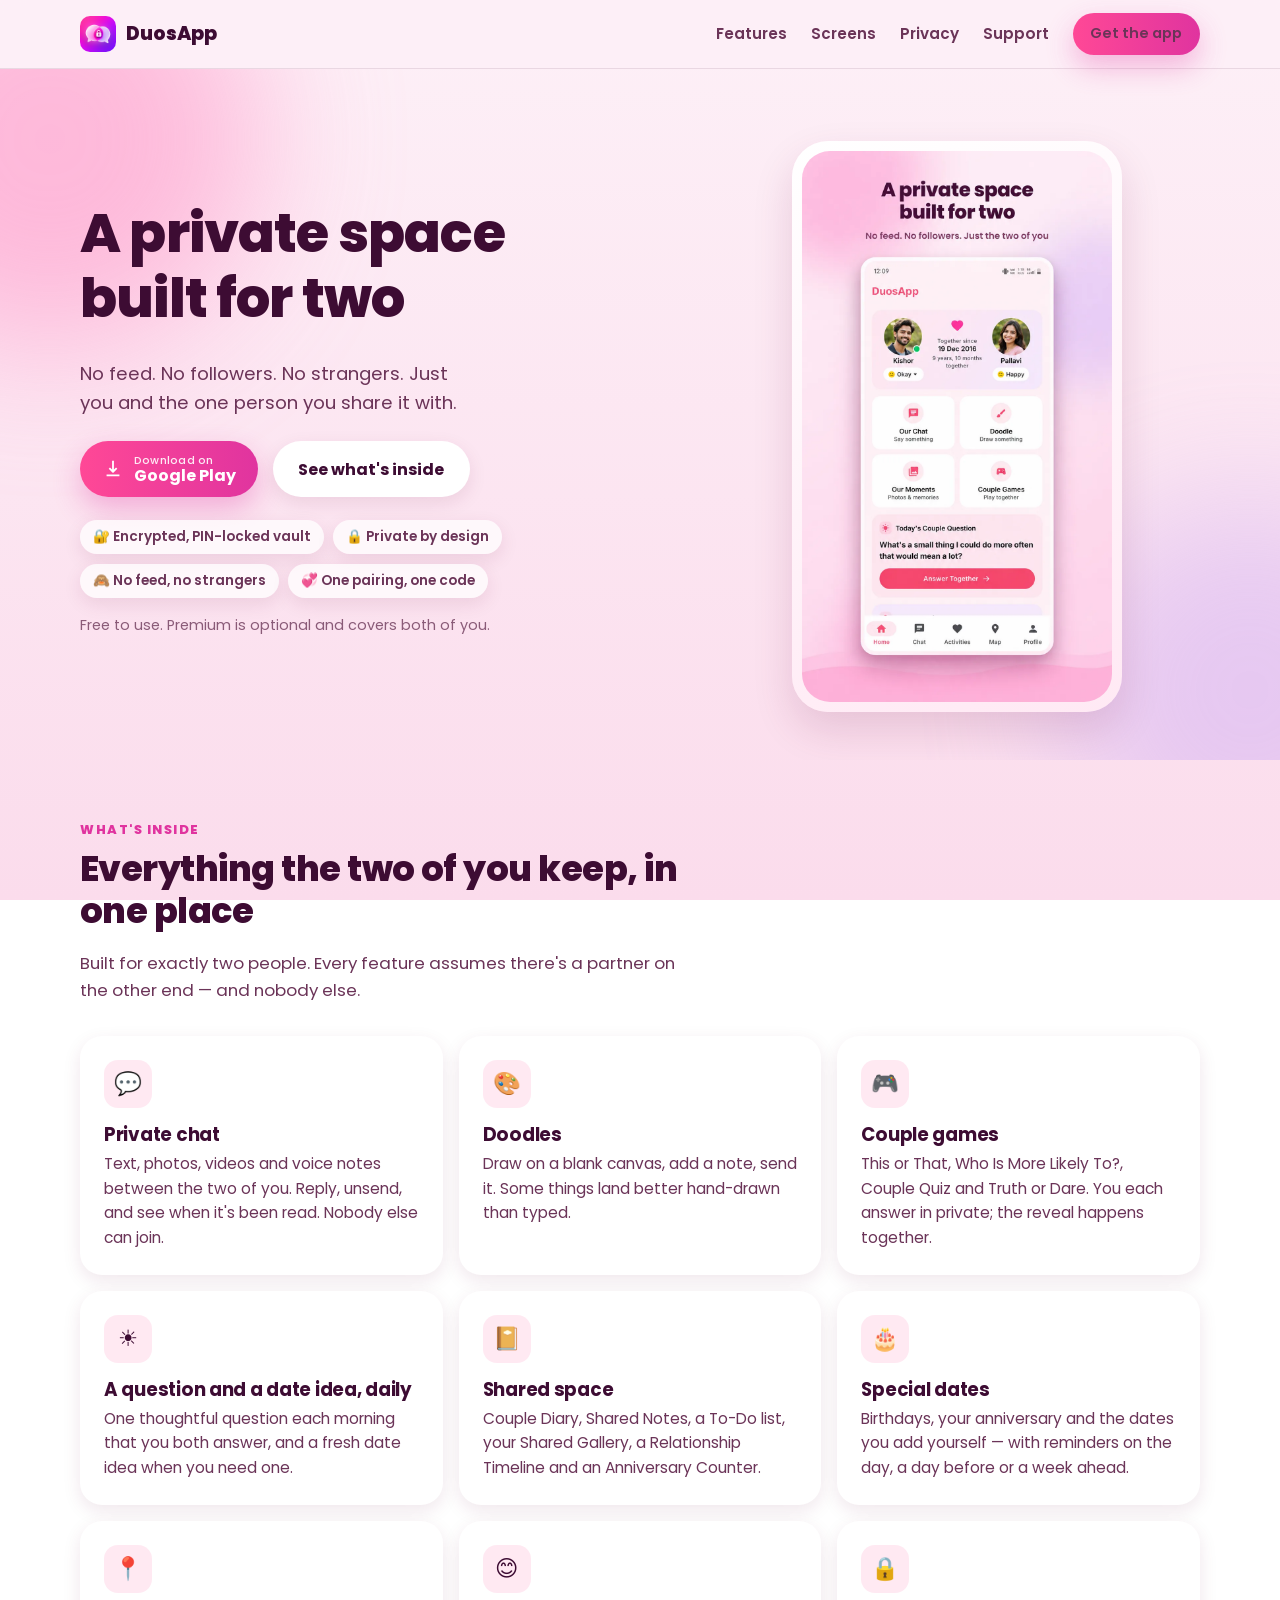
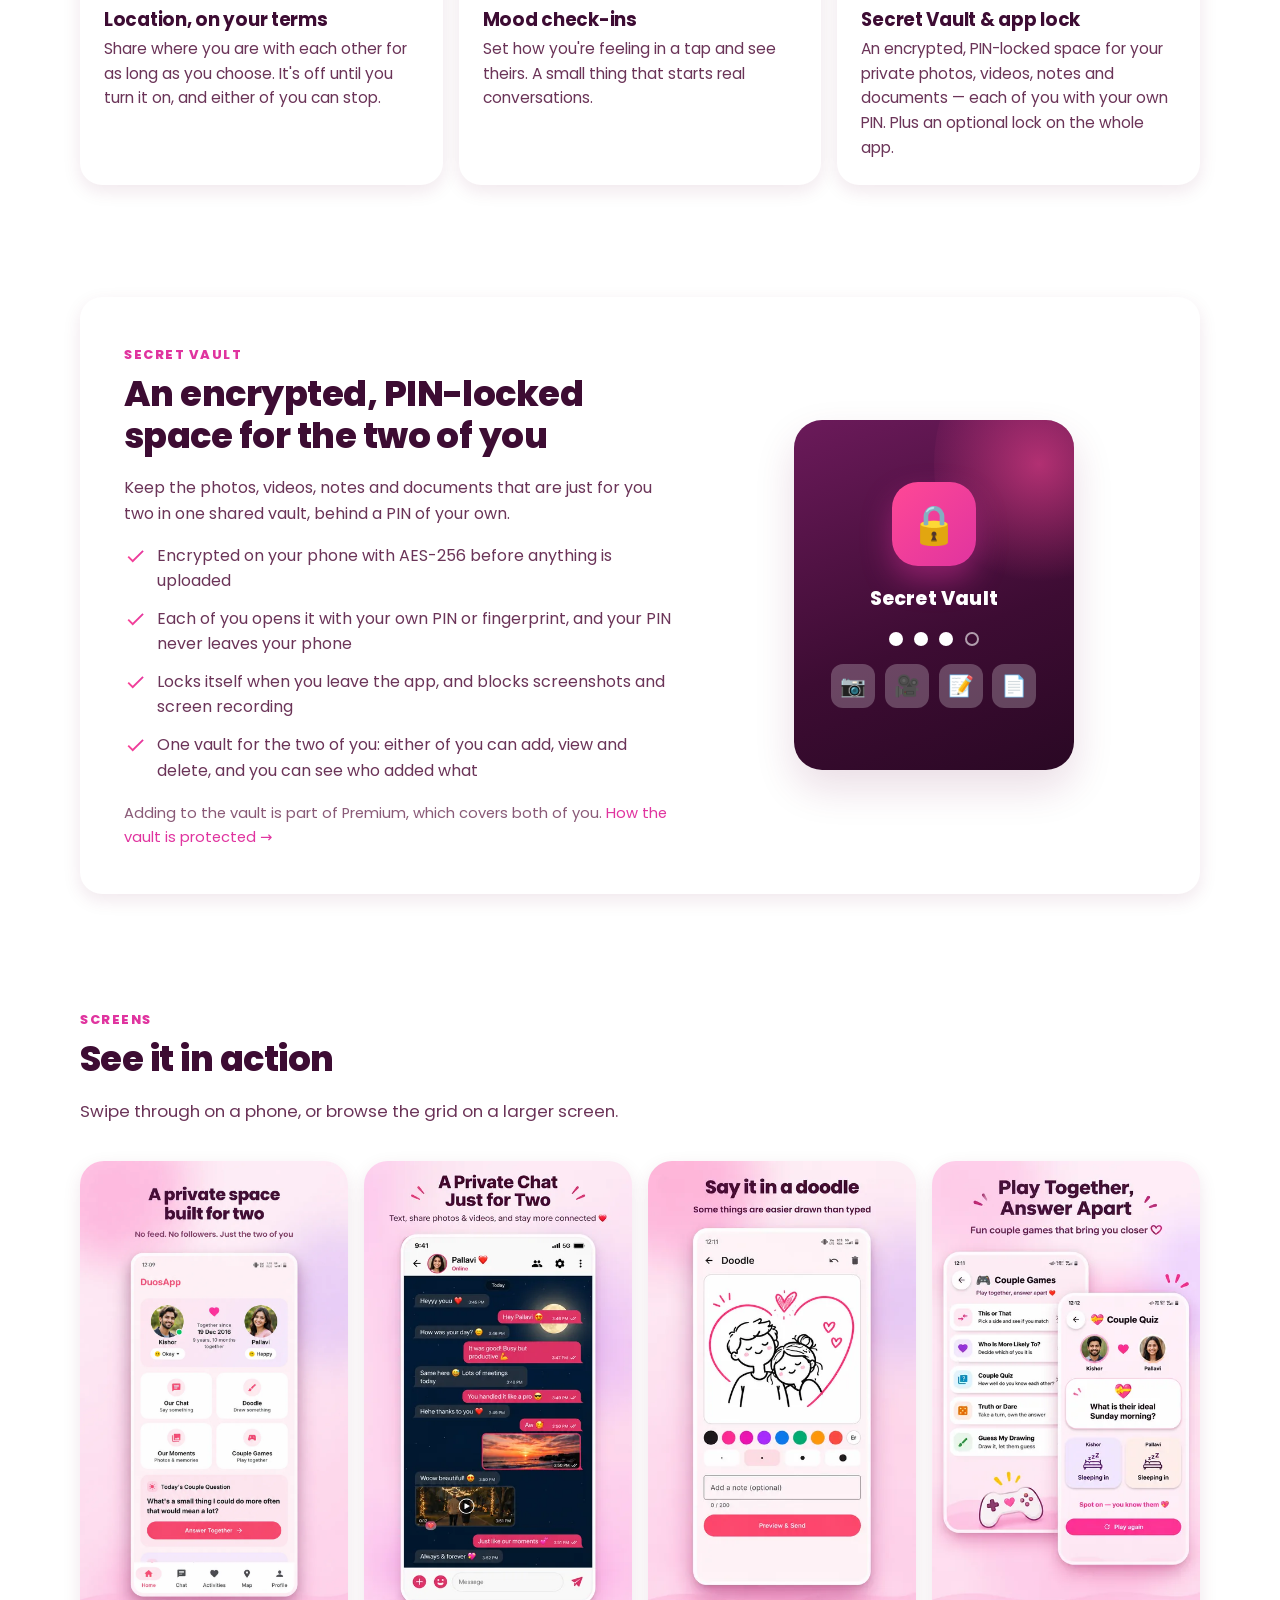
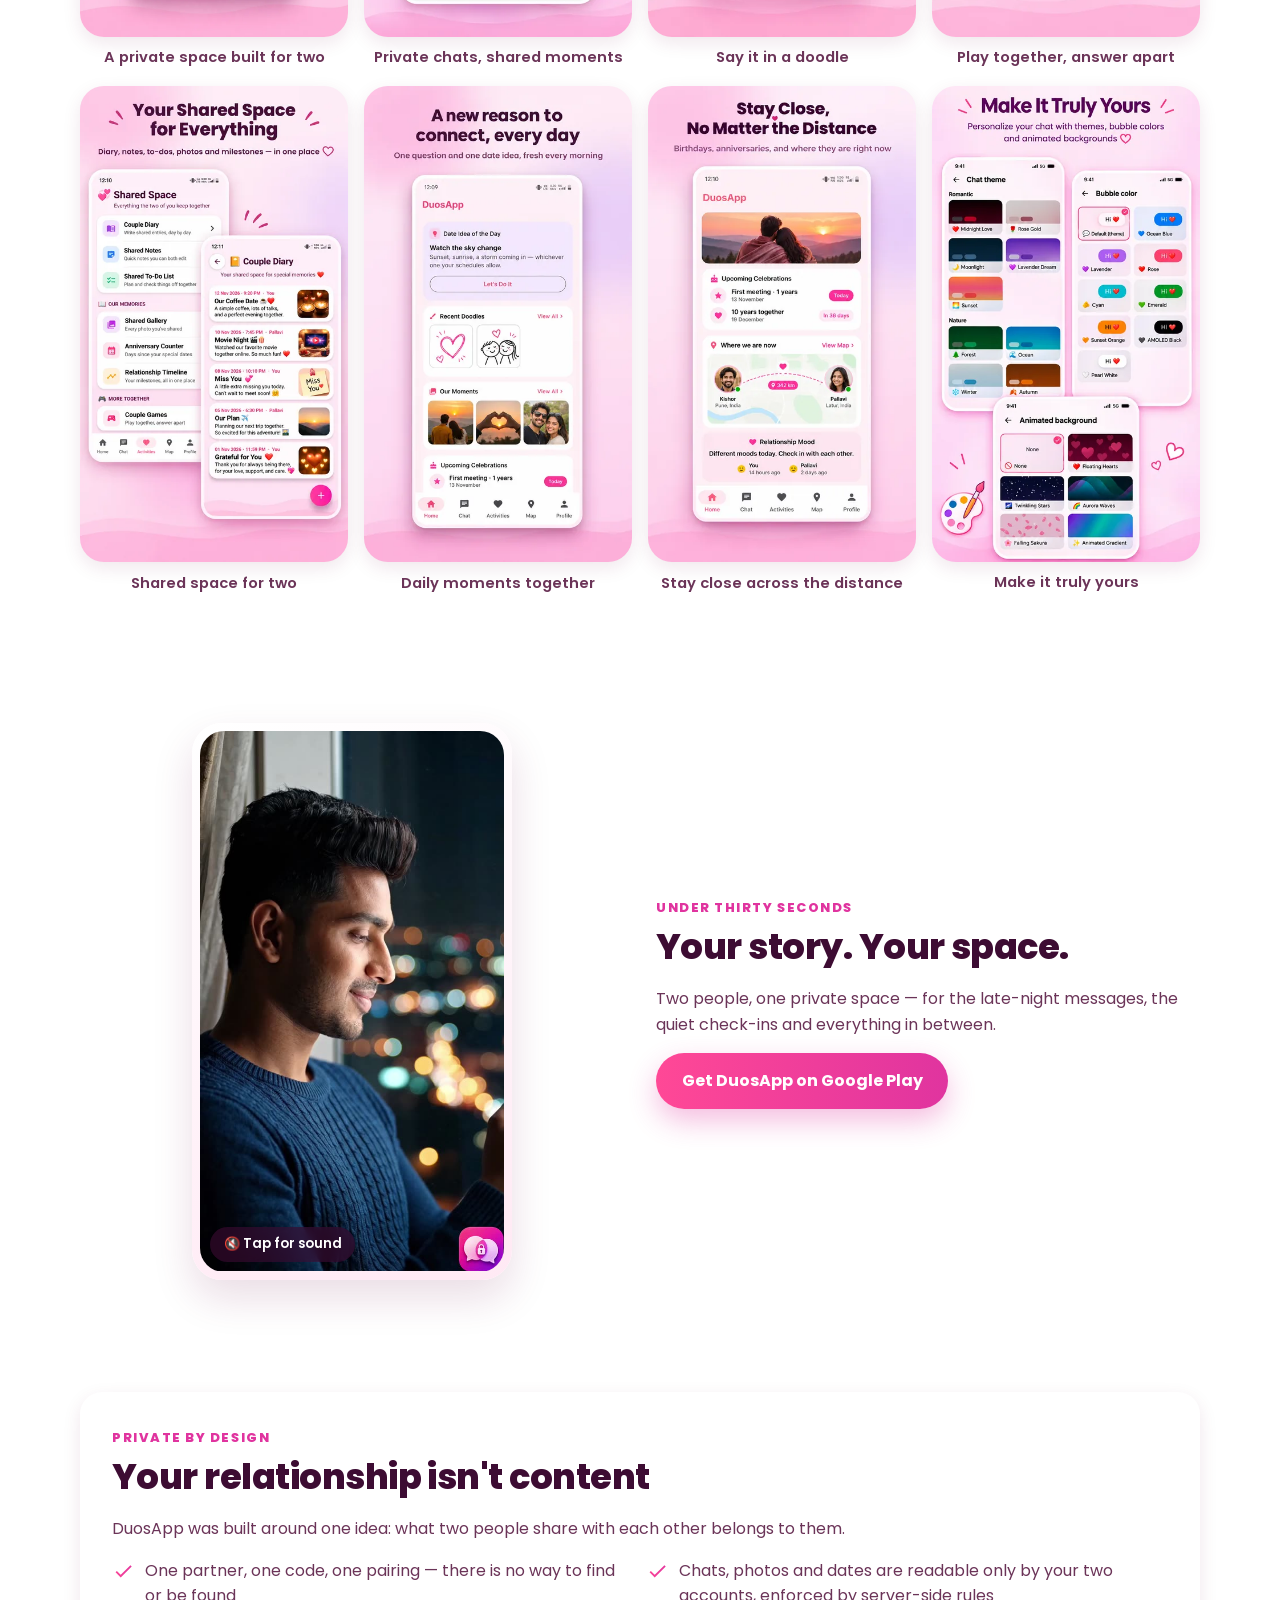
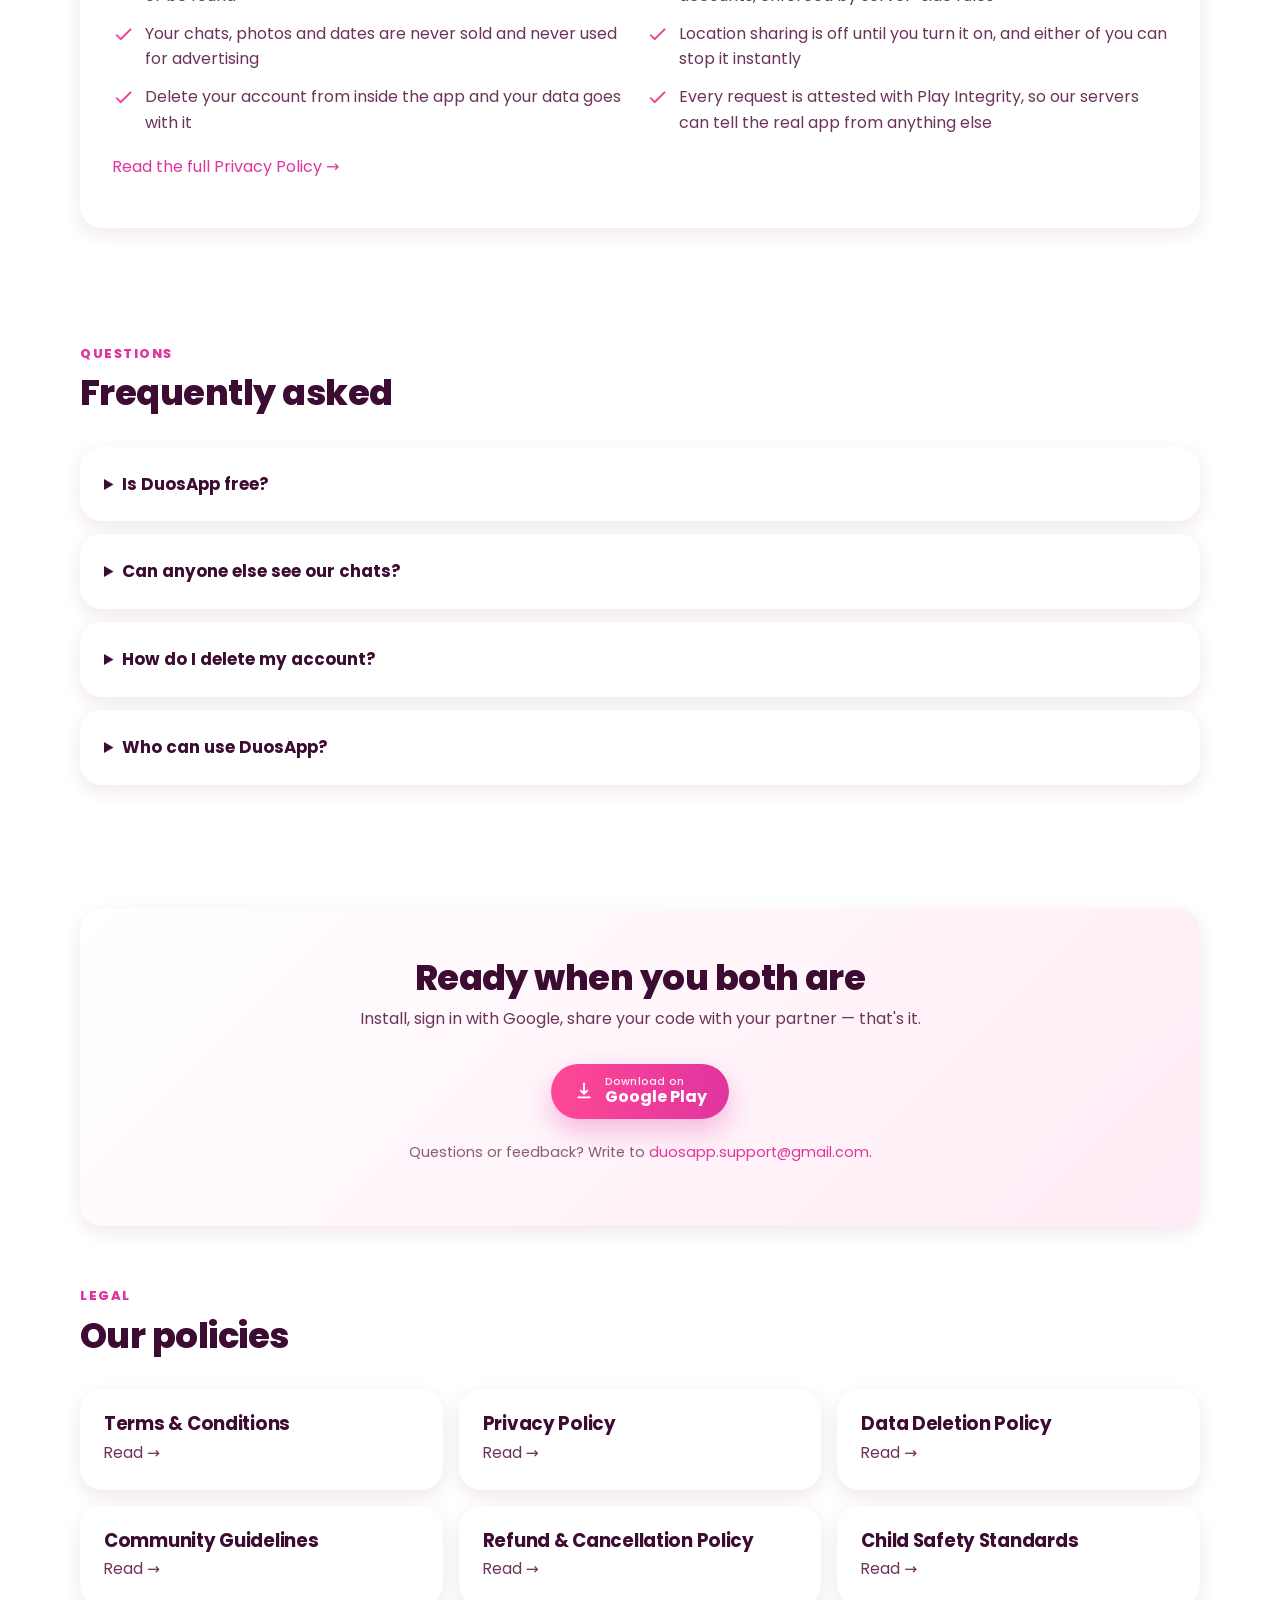
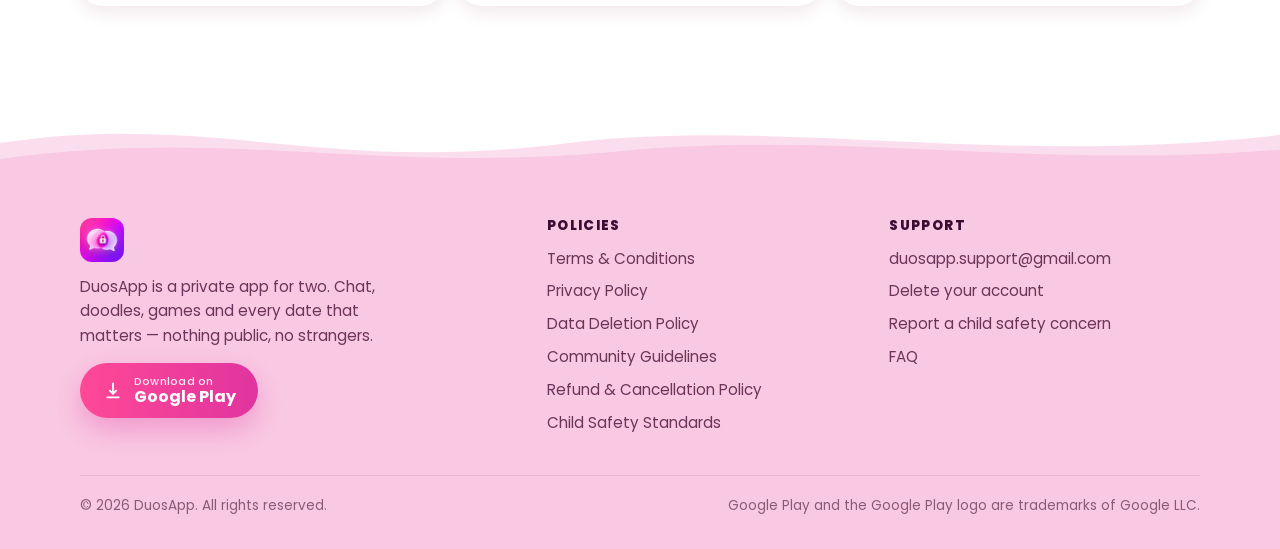
==== commit fc57e977: "New video, Secret Vault highlight, Music Mood in the policies - Replace the homepage reel with the n" ====
--- a/index.html
+++ b/index.html
@@ -5,21 +5,21 @@
   <meta name="viewport" content="width=device-width, initial-scale=1">
   <title>DuosApp — A private space built for two</title>
   <meta name="description" content="DuosApp is a private app for couples: one-to-one chat, doodles, couple games, a daily question, shared diary and notes, special-date reminders and opt-in location sharing. No feed, no followers.">
-  <link rel="canonical" href="https://kishors316.github.io/duosapp/">
+  <link rel="canonical" href="https://www.myduos.app/">
   <meta name="theme-color" content="#FDF0F7">
   <meta property="og:type" content="website">
   <meta property="og:site_name" content="DuosApp">
   <meta property="og:title" content="DuosApp — A private space built for two">
   <meta property="og:description" content="DuosApp is a private app for couples: one-to-one chat, doodles, couple games, a daily question, shared diary and notes, special-date reminders and opt-in location sharing. No feed, no followers.">
-  <meta property="og:url" content="https://kishors316.github.io/duosapp/">
-  <meta property="og:image" content="https://kishors316.github.io/duosapp/assets/img/og-image.png">
+  <meta property="og:url" content="https://www.myduos.app/">
+  <meta property="og:image" content="https://www.myduos.app/assets/img/og-image.png">
   <meta name="twitter:card" content="summary_large_image">
   <link rel="icon" type="image/png" sizes="64x64" href="assets/img/favicon.png">
   <link rel="apple-touch-icon" href="assets/img/apple-touch-icon.png">
   <link rel="stylesheet" href="assets/css/site.css">
 <script type="application/ld+json">
 {"@context":"https://schema.org","@type":"MobileApplication","name":"DuosApp","operatingSystem":"Android","applicationCategory":"LifestyleApplication",
- "description":"A private app for two: chat, doodles, games and every date that matters.","url":"https://kishors316.github.io/duosapp/","installUrl":"https://play.google.com/store/apps/details?id=com.duosapp",
+ "description":"A private app for two: chat, doodles, games and every date that matters.","url":"https://www.myduos.app/","installUrl":"https://play.google.com/store/apps/details?id=com.duosapp",
  "offers":{"@type":"Offer","price":"0","priceCurrency":"INR"}}
 </script>
 </head>
@@ -50,6 +50,7 @@
           <a class="btn btn-ghost" href="#features">See what's inside</a>
         </div>
         <div class="hero-badges">
+          <a class="pill pill-link" href="#vault">🔐 Encrypted, PIN-locked vault</a>
           <span class="pill">🔒 Private by design</span>
           <span class="pill">🙈 No feed, no strangers</span>
           <span class="pill">💞 One pairing, one code</span>
@@ -73,6 +74,33 @@
     </div>
   </section>
 
+  <section class="section" id="vault">
+    <div class="container">
+      <div class="vault">
+        <div class="vault-copy">
+          <span class="eyebrow">Secret Vault</span>
+          <h2>An encrypted, PIN-locked space for the two of you</h2>
+          <p class="muted">Keep the photos, videos, notes and documents that are just for you two in one shared vault, behind a PIN of your own.</p>
+          <ul class="checks">
+            <li>Encrypted on your phone with AES-256 before anything is uploaded</li>
+            <li>Each of you opens it with your own PIN or fingerprint, and your PIN never leaves your phone</li>
+            <li>Locks itself when you leave the app, and blocks screenshots and screen recording</li>
+            <li>One vault for the two of you: either of you can add, view and delete, and you can see who added what</li>
+          </ul>
+          <p class="vault-note">Adding to the vault is part of Premium, which covers both of you. <a href="privacy.html#security">How the vault is protected →</a></p>
+        </div>
+        <div class="vault-visual" aria-hidden="true">
+          <div class="vault-card">
+            <div class="vault-lock">🔒</div>
+            <div class="vault-title">Secret Vault</div>
+            <div class="vault-dots"><span></span><span></span><span></span><span class="empty"></span></div>
+            <div class="vault-items"><span>📷</span><span>🎥</span><span>📝</span><span>📄</span></div>
+          </div>
+        </div>
+      </div>
+    </div>
+  </section>
+
   <section class="section" id="screens">
     <div class="container">
       <div class="section-head">
@@ -87,14 +115,15 @@
   <section class="section" id="reel">
     <div class="container video-wrap">
       <div class="video-frame">
-        <video autoplay muted loop playsinline preload="metadata" poster="assets/video/reel-poster.jpg" aria-label="A short reel of DuosApp">
-          <source src="assets/video/reel.mp4" type="video/mp4">
+        <video id="ad-video" autoplay muted loop playsinline preload="metadata" poster="assets/video/duosapp-ad-poster.jpg" aria-label="DuosApp video: couples staying close through the day, ending with Your Story. Your Space.">
+          <source src="assets/video/duosapp-ad.mp4" type="video/mp4">
         </video>
+        <button class="sound-toggle" type="button" aria-pressed="false" hidden>🔇 Tap for sound</button>
       </div>
       <div>
-        <span class="eyebrow" style="display:inline-block;font-size:.8rem;font-weight:800;letter-spacing:.12em;text-transform:uppercase;color:var(--magenta);margin-bottom:.5rem">Twenty seconds</span>
-        <h2>Your private space, in motion</h2>
-        <p class="muted">A quick look at how DuosApp feels day to day — from the morning question to the evening doodle.</p>
+        <span class="eyebrow" style="display:inline-block;font-size:.8rem;font-weight:800;letter-spacing:.12em;text-transform:uppercase;color:var(--magenta);margin-bottom:.5rem">Under thirty seconds</span>
+        <h2>Your story. Your space.</h2>
+        <p class="muted">Two people, one private space — for the late-night messages, the quiet check-ins and everything in between.</p>
         <a class="btn btn-primary" href="https://play.google.com/store/apps/details?id=com.duosapp" rel="noopener" target="_blank">Get DuosApp on Google Play</a>
       </div>
     </div>
@@ -122,7 +151,7 @@
   <section class="section" id="faq">
     <div class="container">
       <div class="section-head"><span class="eyebrow">Questions</span><h2>Frequently asked</h2></div>
-      <details class="feature" style="margin-bottom:.8rem"><summary style="cursor:pointer;font-weight:700;font-size:1.05rem">Is DuosApp free?</summary><p style="margin-top:.7rem">Yes. Chat, doodles, games, the daily question, date ideas, the gallery, special dates, location sharing and mood check-ins are free, with 2 GB of shared storage. Premium lifts the diary, notes, to-do and timeline limits, adds 50 GB of storage and unlocks the Secret Vault — one subscription covers both partners. See the <a href="refund-policy.html">Refund &amp; Cancellation Policy</a>.</p></details><details class="feature" style="margin-bottom:.8rem"><summary style="cursor:pointer;font-weight:700;font-size:1.05rem">Can anyone else see our chats?</summary><p style="margin-top:.7rem">No. DuosApp has no feed, no followers and no discovery. Your data is readable only by the two paired accounts, enforced by server-side security rules. We don't sell data and we don't show ads. Details are in the <a href="privacy.html">Privacy Policy</a>.</p></details><details class="feature" style="margin-bottom:.8rem"><summary style="cursor:pointer;font-weight:700;font-size:1.05rem">How do I delete my account?</summary><p style="margin-top:.7rem">In the app: Settings → Delete Account. If you can't sign in, email us — the steps are on the <a href="delete-account.html">Data Deletion Policy</a> page.</p></details><details class="feature" style="margin-bottom:.8rem"><summary style="cursor:pointer;font-weight:700;font-size:1.05rem">Who can use DuosApp?</summary><p style="margin-top:.7rem">DuosApp is for adults aged 18 and over. See our <a href="child-safety.html">Child Safety Standards</a>.</p></details>
+      <details class="feature" style="margin-bottom:.8rem"><summary style="cursor:pointer;font-weight:700;font-size:1.05rem">Is DuosApp free?</summary><p style="margin-top:.7rem">Yes. Chat, doodles, games, the daily question, date ideas, the gallery, special dates, location sharing and mood check-ins are free, with 2 GB of shared storage. Premium lifts the diary, notes, to-do and timeline limits, adds 50 GB of storage and unlocks the Secret Vault — one subscription covers both partners. See the <a href="refund-policy.html">Refund &amp; Cancellation Policy</a>.</p></details><details class="feature" style="margin-bottom:.8rem"><summary style="cursor:pointer;font-weight:700;font-size:1.05rem">Can anyone else see our chats?</summary><p style="margin-top:.7rem">No. DuosApp has no feed, no followers and no discovery. Your data is readable only by the two paired accounts, enforced by server-side security rules. We don't sell your data. Details are in the <a href="privacy.html">Privacy Policy</a>.</p></details><details class="feature" style="margin-bottom:.8rem"><summary style="cursor:pointer;font-weight:700;font-size:1.05rem">How do I delete my account?</summary><p style="margin-top:.7rem">In the app: Settings → Delete Account. If you can't sign in, email us — the steps are on the <a href="delete-account.html">Data Deletion Policy</a> page.</p></details><details class="feature" style="margin-bottom:.8rem"><summary style="cursor:pointer;font-weight:700;font-size:1.05rem">Who can use DuosApp?</summary><p style="margin-top:.7rem">DuosApp is for adults aged 18 and over. See our <a href="child-safety.html">Child Safety Standards</a>.</p></details>
     </div>
   </section>
 
@@ -178,6 +207,24 @@
 </footer>
 <script>
   (function () {
+    var v = document.getElementById('ad-video'), b = document.querySelector('.sound-toggle');
+    if (!v || !b) return;
+    // Motion-sensitive visitors get a still poster and normal controls instead.
+    if (window.matchMedia && window.matchMedia('(prefers-reduced-motion: reduce)').matches) {
+      v.removeAttribute('autoplay');
+      v.pause();
+      v.controls = true;
+      return;
+    }
+    b.hidden = false;
+    b.addEventListener('click', function () {
+      v.muted = !v.muted;
+      if (!v.muted && v.paused) v.play();
+      b.setAttribute('aria-pressed', v.muted ? 'false' : 'true');
+      b.textContent = v.muted ? '🔇 Tap for sound' : '🔊 Sound on';
+    });
+  })();
+  (function () {
     var t = document.querySelector('.nav-toggle'), d = document.getElementById('drawer');
     if (!t || !d) return;
     t.addEventListener('click', function () {
--- a/assets/css/site.css
+++ b/assets/css/site.css
@@ -160,8 +160,31 @@
 /* Video */
 .video-wrap { display: grid; gap: 2rem; align-items: center; }
 .video-frame { width: min(100%, 320px); margin-inline: auto; border-radius: 30px; padding: 8px; background: linear-gradient(160deg, #fff, #ffe9f4); box-shadow: var(--shadow); }
+.video-frame { position: relative; }
 .video-frame video { border-radius: 24px; width: 100%; }
+.sound-toggle { position: absolute; left: 18px; bottom: 18px; border: 0; border-radius: 999px; padding: 0.45rem 0.85rem; font: 600 0.82rem var(--font); color: #fff; background: rgba(61, 12, 51, 0.62); -webkit-backdrop-filter: blur(6px); backdrop-filter: blur(6px); cursor: pointer; }
+.sound-toggle:focus-visible { outline: 3px solid var(--pink); outline-offset: 2px; }
 @media (min-width: 900px) { .video-wrap { grid-template-columns: 1fr 1fr; } }
+
+/* Secret Vault highlight. Only "encrypted" and "PIN-locked": the vault is not
+   end-to-end encrypted (the server holds the key), so never claim that here. */
+.pill-link:hover { text-decoration: none; color: var(--ink); }
+.vault { display: grid; gap: 2rem; align-items: center; background: var(--card); border-radius: var(--radius); padding: clamp(1.5rem, 4vw, 2.75rem); box-shadow: var(--shadow-sm); }
+.vault .eyebrow { display: inline-block; font-size: 0.8rem; font-weight: 800; letter-spacing: 0.12em; text-transform: uppercase; color: var(--magenta); margin-bottom: 0.5rem; }
+.vault .checks { grid-template-columns: 1fr; }
+.vault-note { margin: 1.2rem 0 0; font-size: 0.92rem; color: var(--ink-muted); }
+.vault-visual { display: grid; place-items: center; }
+.vault-card { position: relative; overflow: hidden; width: min(100%, 280px); aspect-ratio: 4 / 5; border-radius: 28px; display: flex; flex-direction: column; align-items: center; justify-content: center; gap: 1.1rem; color: #fff; background: linear-gradient(160deg, #6B1A5A 0%, #3D0C33 60%, #2A0824 100%); box-shadow: var(--shadow); }
+.vault-card::before { content: ""; position: absolute; top: -25%; right: -25%; width: 75%; height: 75%; border-radius: 50%; background: radial-gradient(circle, rgba(255, 72, 150, 0.55), transparent 70%); }
+.vault-card > * { position: relative; }
+.vault-lock { width: 84px; height: 84px; border-radius: 26px; display: grid; place-items: center; font-size: 2.4rem; background: linear-gradient(135deg, var(--pink), var(--magenta)); box-shadow: 0 14px 30px rgba(224, 52, 159, 0.45); }
+.vault-title { font-weight: 800; font-size: 1.2rem; letter-spacing: 0.01em; }
+.vault-dots { display: flex; gap: 0.7rem; }
+.vault-dots span { width: 14px; height: 14px; border-radius: 50%; background: #fff; }
+.vault-dots span.empty { background: transparent; border: 2px solid rgba(255, 255, 255, 0.6); }
+.vault-items { display: grid; grid-template-columns: repeat(4, 44px); gap: 0.6rem; }
+.vault-items span { height: 44px; border-radius: 12px; display: grid; place-items: center; font-size: 1.3rem; background: rgba(255, 255, 255, 0.24); }
+@media (min-width: 900px) { .vault { grid-template-columns: 1.25fr 1fr; } }
 
 /* Privacy band */
 .band { background: var(--card); border-radius: var(--radius); padding: 2rem; box-shadow: var(--shadow-sm); }
